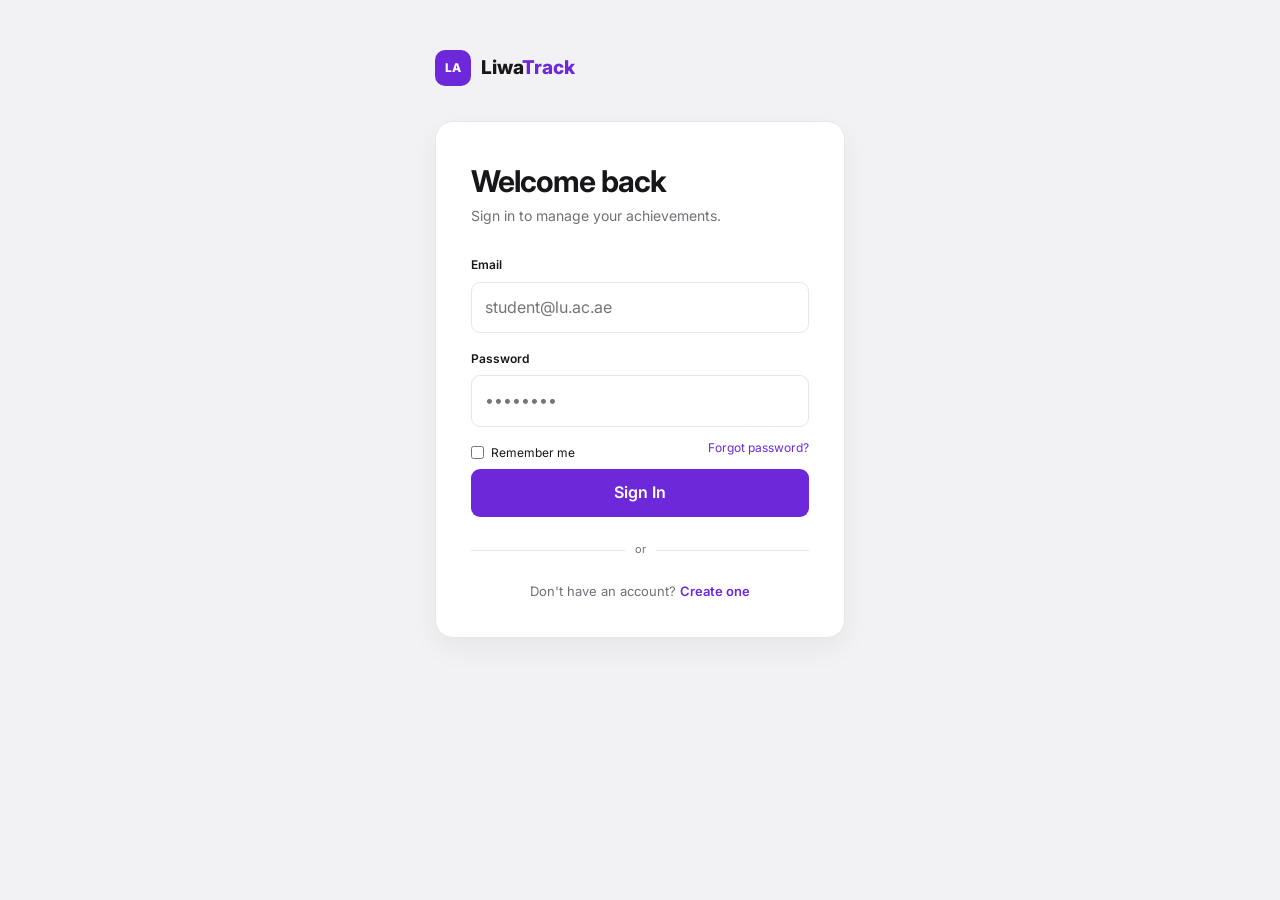
==== Frontend/achievements.html @ 65ce7053 "Initial LiwaTrack MVP" ====
<!DOCTYPE html>
<html lang="en">
<head>
    <meta charset="UTF-8">
    <meta name="viewport" content="width=device-width, initial-scale=1.0">
    <title>Achievements | LiwaTrack</title>
    <link rel="stylesheet" href="css/style.css">
</head>

<body>

<div id="app"></div>

<script src="js/data.js"></script>
<script src="js/app.js"></script>
<script src="js/achievements.js"></script>

</body>
</html>
---- Frontend/css/style.css ----
@import url('https://fonts.googleapis.com/css2?family=Inter:wght@400;500;600;700;800&display=swap');

:root {
    --bg: #f7f7f8;
    --surface: #ffffff;
    --surface-soft: #f2f2f4;
    --border: #e7e7ea;

    --text: #17171a;
    --muted: #707078;

    --primary: #6d28d9;
    --primary-dark: #5521aa;
    --primary-soft: #f0eaff;

    --danger: #dc2626;
    --success: #16803c;

    --sidebar: 250px;

    --radius: 14px;
    --radius-small: 9px;

    --shadow:
        0 10px 30px rgba(0,0,0,.05);
}

* {
    box-sizing: border-box;
    margin: 0;
    padding: 0;
}

html {
    scroll-behavior: smooth;
}

body {
    font-family: Inter, Arial, sans-serif;
    background: var(--bg);
    color: var(--text);
    line-height: 1.6;
}

a {
    text-decoration: none;
    color: inherit;
}

button,
input,
textarea,
select {
    font: inherit;
}

button {
    cursor: pointer;
}


/* =========================
   LOGO
========================= */

.logo {
    display: flex;
    align-items: center;
    gap: 10px;
    font-weight: 800;
    font-size: 19px;
}

.logo > span > span {
    color: var(--primary);
}

.logo-mark {
    width: 36px;
    height: 36px;
    border-radius: 10px;
    background: var(--primary);
    color: white;
    display: grid;
    place-items: center;
    font-size: 12px;
    font-weight: 800;
}


/* =========================
   BUTTONS
========================= */

.btn {
    display: inline-flex;
    align-items: center;
    justify-content: center;
    border: 0;
    border-radius: var(--radius-small);
    padding: 11px 18px;
    font-weight: 600;
    transition: .2s ease;
}

.btn-primary {
    background: var(--primary);
    color: white;
}

.btn-primary:hover {
    background: var(--primary-dark);
    transform: translateY(-1px);
}

.btn-secondary {
    background: white;
    border: 1px solid var(--border);
}

.btn-secondary:hover {
    border-color: #cfcfd5;
}

.btn-light {
    background: white;
    color: var(--text);
}

.btn-danger {
    background: #fee2e2;
    color: var(--danger);
}

.btn-large {
    padding: 14px 23px;
}

.full-width {
    width: 100%;
}


/* =========================
   LANDING PAGE
========================= */

.landing-page {
    background: white;
}

.landing-nav {
    max-width: 1180px;
    margin: auto;
    height: 76px;
    display: flex;
    justify-content: space-between;
    align-items: center;
}

.landing-nav nav {
    display: flex;
    align-items: center;
    gap: 28px;
    font-size: 14px;
}

.nav-login {
    color: var(--muted);
}

.hero {
    max-width: 1180px;
    margin: auto;
    min-height: 650px;
    display: grid;
    grid-template-columns: 1fr 1fr;
    align-items: center;
    gap: 70px;
    padding: 70px 0;
}

.eyebrow {
    color: var(--primary);
    text-transform: uppercase;
    font-size: 11px;
    font-weight: 800;
    letter-spacing: .12em;
    margin-bottom: 18px;
}

.hero h1 {
    font-size: clamp(45px, 6vw, 74px);
    line-height: 1.02;
    letter-spacing: -4px;
    margin-bottom: 28px;
}

.hero h1 strong {
    color: var(--primary);
}

.hero p {
    color: var(--muted);
    font-size: 17px;
    max-width: 570px;
    margin-bottom: 30px;
}

.hero-buttons {
    display: flex;
    gap: 12px;
}

.hero-note {
    margin-top: 22px;
    color: var(--muted);
    font-size: 12px;
}

.hero-visual {
    display: flex;
    justify-content: center;
}

.dashboard-preview {
    width: 470px;
    background: white;
    border: 1px solid var(--border);
    border-radius: 22px;
    padding: 25px;
    box-shadow: 0 30px 80px rgba(0,0,0,.1);
    transform: rotate(1deg);
}

.preview-top {
    display: flex;
    justify-content: space-between;
}

.preview-top small {
    color: var(--muted);
}

.preview-top h3 {
    margin-top: 3px;
}

.preview-avatar {
    width: 42px;
    height: 42px;
    border-radius: 50%;
    background: var(--primary-soft);
    color: var(--primary);
    display: grid;
    place-items: center;
    font-weight: 700;
}

.preview-stats {
    display: grid;
    grid-template-columns: repeat(3,1fr);
    gap: 10px;
    margin: 25px 0;
}

.preview-stats div {
    padding: 15px;
    border-radius: 12px;
    background: var(--surface-soft);
}

.preview-stats small {
    display: block;
    color: var(--muted);
    font-size: 10px;
}

.preview-stats strong {
    font-size: 22px;
}

.preview-chart {
    height: 160px;
    border: 1px solid var(--border);
    border-radius: 12px;
    display: flex;
    align-items: end;
    padding: 20px;
}

.chart-bars {
    width: 100%;
    height: 100%;
    display: flex;
    align-items: end;
    justify-content: space-around;
}

.chart-bars i {
    width: 30px;
    background: var(--primary);
    opacity: .8;
    border-radius: 6px 6px 0 0;
}

.preview-achievement {
    display: flex;
    align-items: center;
    gap: 12px;
    margin-top: 14px;
    padding: 14px;
    border: 1px solid var(--border);
    border-radius: 12px;
}

.achievement-icon {
    width: 40px;
    height: 40px;
    background: #fff4d7;
    display: grid;
    place-items: center;
    border-radius: 10px;
}

.preview-achievement div:nth-child(2) {
    flex: 1;
}

.preview-achievement strong,
.preview-achievement small {
    display: block;
}

.preview-achievement small {
    color: var(--muted);
    font-size: 11px;
}

.preview-achievement > span {
    font-size: 11px;
    color: var(--muted);
}


/* =========================
   SECTIONS
========================= */

.section {
    max-width: 1180px;
    margin: auto;
    padding: 100px 0;
}

.section-heading {
    max-width: 700px;
    margin-bottom: 55px;
}

.section-heading h2 {
    font-size: 46px;
    line-height: 1.1;
    letter-spacing: -2px;
    margin-bottom: 18px;
}

.section-heading p {
    color: var(--muted);
}

.feature-grid {
    display: grid;
    grid-template-columns: repeat(4, 1fr);
    gap: 16px;
}

.feature-card {
    border: 1px solid var(--border);
    padding: 28px;
    min-height: 250px;
    border-radius: var(--radius);
    transition: .2s;
}

.feature-card:hover {
    transform: translateY(-4px);
    box-shadow: var(--shadow);
}

.feature-number {
    color: var(--primary);
    font-weight: 800;
    margin-bottom: 60px;
}

.feature-card h3 {
    margin-bottom: 12px;
}

.feature-card p {
    color: var(--muted);
    font-size: 13px;
}

.how-section {
    background: var(--surface-soft);
    max-width: none;
    padding-left: max(calc((100% - 1180px) / 2), 20px);
    padding-right: max(calc((100% - 1180px) / 2), 20px);
}

.steps {
    max-width: 1180px;
    display: grid;
    grid-template-columns: repeat(3,1fr);
    gap: 50px;
}

.step span {
    color: var(--primary);
    font-size: 12px;
    font-weight: 800;
}

.step h3 {
    font-size: 28px;
    margin: 10px 0;
}

.step p {
    color: var(--muted);
}

.cta-section {
    background: var(--primary);
    color: white;
    text-align: center;
    padding: 100px 20px;
}

.cta-section h2 {
    font-size: 45px;
    margin-bottom: 10px;
}

.cta-section p {
    opacity: .8;
    margin-bottom: 30px;
}

footer {
    max-width: 1180px;
    margin: auto;
    padding: 35px 0;
    display: flex;
    justify-content: space-between;
    color: var(--muted);
    font-size: 12px;
}


/* =========================
   AUTH
========================= */

.auth-page {
    min-height: 100vh;
    background: var(--surface-soft);
}

.auth-container {
    max-width: 450px;
    margin: auto;
    padding: 50px 20px;
}

.auth-brand {
    margin-bottom: 35px;
}

.auth-card {
    background: white;
    border: 1px solid var(--border);
    border-radius: 18px;
    padding: 35px;
    box-shadow: var(--shadow);
}

.auth-header {
    margin-bottom: 28px;
}

.auth-header h1 {
    font-size: 30px;
    letter-spacing: -1px;
}

.auth-header p {
    color: var(--muted);
    font-size: 14px;
}

.auth-card label {
    display: block;
    font-size: 12px;
    font-weight: 600;
    margin: 16px 0 7px;
}

.auth-card input,
.content-card input,
.content-card textarea,
.content-card select {
    width: 100%;
    border: 1px solid var(--border);
    padding: 12px 13px;
    border-radius: 9px;
    outline: none;
    background: white;
}

.auth-card input:focus,
.content-card input:focus,
.content-card textarea:focus,
.content-card select:focus {
    border-color: var(--primary);
}

.form-row-between {
    display: flex;
    justify-content: space-between;
    align-items: center;
}

.form-row-between a {
    font-size: 12px;
    color: var(--primary);
}

.checkbox-label {
    display: flex !important;
    align-items: center;
    gap: 7px;
    font-weight: 400 !important;
}

.checkbox-label input {
    width: auto;
}

.terms {
    margin-bottom: 20px;
}

.two-inputs {
    display: grid;
    grid-template-columns: 1fr 1fr;
    gap: 12px;
}

.auth-divider {
    text-align: center;
    border-bottom: 1px solid var(--border);
    line-height: 1px;
    margin: 30px 0;
}

.auth-divider span {
    background: white;
    padding: 0 10px;
    color: var(--muted);
    font-size: 11px;
}

.auth-footer {
    text-align: center;
    font-size: 13px;
    color: var(--muted);
}

.auth-footer a {
    color: var(--primary);
    font-weight: 600;
}


/* =========================
   APPLICATION LAYOUT
========================= */

.sidebar {
    position: fixed;
    left: 0;
    top: 0;
    bottom: 0;
    width: var(--sidebar);
    background: white;
    border-right: 1px solid var(--border);
    padding: 25px 18px;
    z-index: 20;
}

.sidebar .logo {
    padding: 0 10px;
    margin-bottom: 45px;
}

.nav-section {
    margin-bottom: 28px;
}

.nav-label {
    color: #a0a0a8;
    font-size: 10px;
    text-transform: uppercase;
    font-weight: 800;
    letter-spacing: .1em;
    padding: 0 12px;
    margin-bottom: 9px;
}

.sidebar-link {
    display: flex;
    align-items: center;
    gap: 11px;
    padding: 11px 12px;
    margin: 3px 0;
    border-radius: 9px;
    color: var(--muted);
    font-size: 13px;
    font-weight: 500;
}

.sidebar-link:hover,
.sidebar-link.active {
    background: var(--primary-soft);
    color: var(--primary);
}

.sidebar-bottom {
    position: absolute;
    left: 18px;
    right: 18px;
    bottom: 20px;
}

.main-wrapper {
    margin-left: var(--sidebar);
    min-height: 100vh;
}

.topbar {
    height: 70px;
    background: white;
    border-bottom: 1px solid var(--border);
    display: flex;
    align-items: center;
    justify-content: flex-end;
    padding: 0 35px;
    gap: 15px;
}

.topbar-user {
    display: flex;
    align-items: center;
    gap: 10px;
}

.avatar {
    width: 36px;
    height: 36px;
    border-radius: 50%;
    background: var(--primary-soft);
    color: var(--primary);
    display: grid;
    place-items: center;
    font-weight: 700;
    font-size: 12px;
}

.main-content {
    padding: 35px;
    max-width: 1400px;
}

.page-header {
    display: flex;
    justify-content: space-between;
    align-items: flex-start;
    margin-bottom: 30px;
}

.page-header h1 {
    font-size: 30px;
    letter-spacing: -1px;
}

.page-header p {
    color: var(--muted);
    font-size: 13px;
}


/* =========================
   DASHBOARD
========================= */

.stats-grid {
    display: grid;
    grid-template-columns: repeat(4,1fr);
    gap: 15px;
    margin-bottom: 22px;
}

.stat-card {
    background: white;
    border: 1px solid var(--border);
    border-radius: var(--radius);
    padding: 22px;
}

.stat-card small {
    color: var(--muted);
    font-size: 11px;
}

.stat-card strong {
    display: block;
    font-size: 31px;
    margin-top: 5px;
}

.dashboard-grid {
    display: grid;
    grid-template-columns: 2fr 1fr;
    gap: 20px;
}

.content-card {
    background: white;
    border: 1px solid var(--border);
    border-radius: var(--radius);
    padding: 25px;
}

.content-card h2 {
    font-size: 18px;
    margin-bottom: 20px;
}

.content-card h3 {
    font-size: 14px;
    margin: 25px 0 10px;
}

.chart {
    height: 280px;
    display: flex;
    align-items: end;
    gap: 15px;
    padding-top: 30px;
}

.chart-column {
    flex: 1;
    height: 100%;
    display: flex;
    flex-direction: column;
    justify-content: end;
    align-items: center;
    gap: 7px;
}

.chart-column i {
    width: 65%;
    background: var(--primary);
    border-radius: 7px 7px 0 0;
    min-height: 5px;
}

.chart-column small {
    color: var(--muted);
    font-size: 10px;
}

.recent-list {
    display: flex;
    flex-direction: column;
    gap: 10px;
}

.recent-item {
    display: flex;
    align-items: center;
    gap: 12px;
    padding: 13px;
    background: var(--surface-soft);
    border-radius: 10px;
}

.recent-item-content {
    flex: 1;
}

.recent-item strong,
.recent-item small {
    display: block;
}

.recent-item small {
    color: var(--muted);
    font-size: 10px;
}

.profile-progress {
    margin-top: 20px;
}

.progress-track {
    height: 8px;
    background: var(--surface-soft);
    border-radius: 20px;
    overflow: hidden;
}

.progress-fill {
    height: 100%;
    background: var(--primary);
}


/* =========================
   ACHIEVEMENTS
========================= */

.toolbar {
    display: flex;
    gap: 10px;
    margin-bottom: 22px;
}

.toolbar input {
    flex: 1;
    border: 1px solid var(--border);
    border-radius: 9px;
    padding: 12px;
    outline: none;
}

.toolbar select {
    border: 1px solid var(--border);
    border-radius: 9px;
    padding: 12px;
    background: white;
}

.achievement-grid {
    display: grid;
    grid-template-columns: repeat(3,1fr);
    gap: 15px;
}

.achievement-card {
    background: white;
    border: 1px solid var(--border);
    border-radius: var(--radius);
    padding: 20px;
    transition: .2s;
}

.achievement-card:hover {
    transform: translateY(-3px);
    box-shadow: var(--shadow);
}

.card-top {
    display: flex;
    justify-content: space-between;
    margin-bottom: 18px;
}

.category-icon {
    width: 42px;
    height: 42px;
    border-radius: 10px;
    background: var(--primary-soft);
    display: grid;
    place-items: center;
}

.badge {
    display: inline-flex;
    padding: 5px 9px;
    border-radius: 20px;
    background: var(--primary-soft);
    color: var(--primary);
    font-size: 10px;
    font-weight: 700;
}

.achievement-card h3 {
    font-size: 16px;
    margin-bottom: 5px;
}

.achievement-card .organization {
    color: var(--muted);
    font-size: 12px;
}

.achievement-card .date {
    display: block;
    margin-top: 15px;
    color: var(--muted);
    font-size: 10px;
}

.tag-list {
    display: flex;
    flex-wrap: wrap;
    gap: 6px;
    margin-top: 10px;
}

.tag {
    background: var(--surface-soft);
    padding: 5px 8px;
    border-radius: 6px;
    font-size: 10px;
    color: var(--muted);
}


/* =========================
   FORMS
========================= */

.form-grid {
    display: grid;
    grid-template-columns: 2fr 1fr;
    gap: 20px;
}

.form-group {
    margin-bottom: 20px;
}

.form-group label {
    display: block;
    font-size: 12px;
    font-weight: 600;
    margin-bottom: 7px;
}

.form-group textarea {
    min-height: 150px;
    resize: vertical;
}

.file-upload {
    border: 2px dashed var(--border);
    padding: 35px;
    text-align: center;
    border-radius: 12px;
    color: var(--muted);
}

.file-upload input {
    margin-top: 12px;
}

.form-actions {
    display: flex;
    justify-content: flex-end;
    gap: 10px;
}


/* =========================
   PROFILE
========================= */

.profile-header {
    display: flex;
    align-items: center;
    gap: 22px;
    margin-bottom: 25px;
}

.profile-avatar {
    width: 90px;
    height: 90px;
    border-radius: 50%;
    background: var(--primary-soft);
    color: var(--primary);
    display: grid;
    place-items: center;
    font-size: 24px;
    font-weight: 800;
}

.profile-header h2 {
    margin: 0;
}

.muted {
    color: var(--muted);
    font-size: 13px;
}

.profile-grid {
    display: grid;
    grid-template-columns: 2fr 1fr;
    gap: 20px;
}


/* =========================
   PORTFOLIO
========================= */

.portfolio-page {
    background: white;
}

.portfolio-container {
    max-width: 950px;
    margin: auto;
    padding: 70px 20px;
}

.portfolio-intro {
    border-bottom: 1px solid var(--border);
    padding-bottom: 40px;
    margin-bottom: 45px;
}

.portfolio-intro h1 {
    font-size: 48px;
    letter-spacing: -2px;
}

.portfolio-intro p {
    max-width: 650px;
    color: var(--muted);
}

.portfolio-section {
    margin-bottom: 50px;
}

.portfolio-section h2 {
    font-size: 22px;
    margin-bottom: 20px;
}

.portfolio-achievements {
    display: grid;
    grid-template-columns: repeat(2,1fr);
    gap: 12px;
}


/* =========================
   CV
========================= */

.cv-toolbar {
    max-width: 850px;
    margin: auto;
    padding: 20px 0;
    display: flex;
    justify-content: flex-end;
    gap: 10px;
}

.cv-paper {
    background: white;
    width: 850px;
    max-width: 100%;
    margin: 20px auto 60px;
    padding: 55px 65px;
    box-shadow: 0 10px 50px rgba(0,0,0,.08);
}

.cv-header {
    border-bottom: 2px solid var(--text);
    padding-bottom: 20px;
    margin-bottom: 25px;
}

.cv-header h1 {
    font-size: 30px;
}

.cv-header p {
    color: var(--muted);
    font-size: 12px;
}

.cv-section {
    margin-bottom: 25px;
}

.cv-section h2 {
    font-size: 13px;
    text-transform: uppercase;
    letter-spacing: .1em;
    border-bottom: 1px solid var(--border);
    padding-bottom: 5px;
    margin-bottom: 12px;
}

.cv-item {
    margin-bottom: 14px;
}

.cv-item strong {
    font-size: 13px;
}

.cv-item small {
    display: block;
    color: var(--muted);
    font-size: 10px;
}

.cv-item p {
    font-size: 11px;
    margin-top: 4px;
}


/* =========================
   DETAILS
========================= */

.details-grid {
    display: grid;
    grid-template-columns: 2fr 1fr;
    gap: 20px;
}

.detail-icon {
    width: 65px;
    height: 65px;
    background: var(--primary-soft);
    border-radius: 14px;
    display: grid;
    place-items: center;
    font-size: 30px;
    margin-bottom: 20px;
}

.detail-meta {
    display: flex;
    gap: 15px;
    color: var(--muted);
    font-size: 12px;
    margin-top: 20px;
}

.content-card hr {
    border: 0;
    border-top: 1px solid var(--border);
    margin: 25px 0;
}

.certificate-placeholder {
    height: 220px;
    border: 1px dashed var(--border);
    border-radius: 10px;
    display: grid;
    place-items: center;
    color: var(--muted);
    margin-bottom: 20px;
}

.back-link {
    color: var(--primary);
    font-size: 12px;
    display: block;
    margin-bottom: 8px;
}


/* =========================
   SETTINGS
========================= */

.settings-grid {
    max-width: 800px;
    display: flex;
    flex-direction: column;
    gap: 15px;
}

.setting-row {
    display: flex;
    justify-content: space-between;
    align-items: center;
    padding: 18px 0;
    border-bottom: 1px solid var(--border);
}

.setting-row:last-child {
    border-bottom: 0;
}

.setting-row p {
    color: var(--muted);
    font-size: 12px;
}

.setting-row input {
    width: auto;
}

.danger-card {
    border-color: #fecaca;
}


/* =========================
   EMPTY
========================= */

.empty-state {
    text-align: center;
    padding: 70px 20px;
    background: white;
    border: 1px dashed var(--border);
    border-radius: var(--radius);
}

.empty-state h2 {
    margin-bottom: 8px;
}

.empty-state p {
    color: var(--muted);
    margin-bottom: 20px;
}

.empty-page {
    min-height: 100vh;
    display: grid;
    place-items: center;
    text-align: center;
}


/* =========================
   MOBILE
========================= */

.mobile-menu-button {
    display: none;
}

@media(max-width: 1000px) {

    .hero {
        grid-template-columns: 1fr;
        padding: 50px 20px;
    }

    .hero-visual {
        display: none;
    }

    .section {
        padding: 70px 20px;
    }

    .feature-grid {
        grid-template-columns: repeat(2,1fr);
    }

    .landing-nav {
        padding: 0 20px;
    }

    .landing-nav nav a:not(.nav-login):not(.btn) {
        display: none;
    }

    .sidebar {
        transform: translateX(-100%);
        transition: .25s;
    }

    .sidebar.open {
        transform: translateX(0);
    }

    .main-wrapper {
        margin-left: 0;
    }

    .mobile-menu-button {
        display: block;
        position: fixed;
        top: 17px;
        left: 15px;
        z-index: 30;
        border: 1px solid var(--border);
        background: white;
        border-radius: 8px;
        padding: 8px 11px;
    }

    .topbar {
        padding-left: 70px;
    }

    .stats-grid {
        grid-template-columns: repeat(2,1fr);
    }

    .achievement-grid {
        grid-template-columns: repeat(2,1fr);
    }

    .dashboard-grid,
    .details-grid,
    .form-grid,
    .profile-grid {
        grid-template-columns: 1fr;
    }
}

@media(max-width: 650px) {

    .hero h1 {
        font-size: 48px;
        letter-spacing: -2px;
    }

    .hero-buttons {
        flex-direction: column;
    }

    .section-heading h2 {
        font-size: 35px;
    }

    .feature-grid,
    .steps,
    .achievement-grid,
    .portfolio-achievements {
        grid-template-columns: 1fr;
    }

    footer {
        flex-direction: column;
        gap: 15px;
        padding: 30px 20px;
    }

    .stats-grid {
        grid-template-columns: 1fr 1fr;
    }

    .main-content {
        padding: 22px 15px;
    }

    .page-header {
        flex-direction: column;
        gap: 15px;
    }

    .toolbar {
        flex-direction: column;
    }

    .two-inputs {
        grid-template-columns: 1fr;
    }

    .cv-paper {
        padding: 30px 25px;
    }

    .portfolio-intro h1 {
        font-size: 38px;
    }
}


/* =========================
   PRINT
========================= */

@media print {

    body {
        background: white;
    }

    .sidebar,
    .topbar,
    .cv-toolbar,
    .mobile-menu-button {
        display: none !important;
    }

    .main-wrapper {
        margin: 0;
    }

    .main-content {
        padding: 0;
    }

    .cv-paper {
        width: 100%;
        margin: 0;
        padding: 30px;
        box-shadow: none;
    }

}
/* =========================================
   PROFESSIONAL DASHBOARD
========================================= */

.dashboard-header {
    display: flex;
    justify-content: space-between;
    align-items: flex-end;
    gap: 30px;
    margin-bottom: 32px;
}

.eyebrow {
    margin: 0 0 8px;
    font-size: 10px;
    font-weight: 700;
    letter-spacing: 1.4px;
    color: var(--primary);
}

.dashboard-header h1 {
    margin: 0;
    font-size: 32px;
    font-weight: 700;
    letter-spacing: -0.8px;
}

.dashboard-subtitle {
    margin: 8px 0 0;
    color: var(--muted);
    font-size: 13px;
    max-width: 600px;
}


/* =========================================
   STATISTICS
========================================= */

.dashboard-stats {
    display: grid;
    grid-template-columns: repeat(4, 1fr);
    gap: 14px;
    margin-bottom: 18px;
}

.dashboard-stat {
    background: var(--surface);
    border: 1px solid var(--border);
    border-radius: var(--radius);
    padding: 20px;
    transition: transform .2s ease, box-shadow .2s ease;
}

.dashboard-stat:hover {
    transform: translateY(-2px);
    box-shadow: var(--shadow);
}

.stat-label {
    color: var(--muted);
    font-size: 12px;
    font-weight: 500;
}

.stat-value {
    margin-top: 10px;
    font-size: 30px;
    line-height: 1;
    font-weight: 700;
    letter-spacing: -1px;
}

.stat-description {
    margin-top: 8px;
    font-size: 11px;
    color: var(--muted);
}


/* =========================================
   MAIN COLUMNS
========================================= */

.dashboard-columns {
    display: grid;
    grid-template-columns: minmax(0, 1.7fr) minmax(300px, 1fr);
    gap: 18px;
    margin-bottom: 18px;
}

.dashboard-side {
    display: flex;
    flex-direction: column;
    gap: 18px;
}


/* =========================================
   PANELS
========================================= */

.dashboard-panel {
    background: var(--surface);
    border: 1px solid var(--border);
    border-radius: var(--radius);
    padding: 22px;
}

.panel-header {
    display: flex;
    justify-content: space-between;
    align-items: flex-start;
    gap: 20px;
    margin-bottom: 20px;
}

.panel-header h2 {
    margin: 0;
    font-size: 15px;
    font-weight: 650;
    letter-spacing: -0.2px;
}

.panel-header p {
    margin: 5px 0 0;
    color: var(--muted);
    font-size: 11px;
}

.panel-link {
    color: var(--primary);
    text-decoration: none;
    font-size: 11px;
    font-weight: 600;
}

.panel-link:hover {
    text-decoration: underline;
}


/* =========================================
   RECENT ACHIEVEMENTS
========================================= */

.achievement-list {
    display: flex;
    flex-direction: column;
}

.dashboard-achievement {
    display: flex;
    align-items: center;
    gap: 14px;
    padding: 15px 0;
    border-top: 1px solid var(--border);
}

.dashboard-achievement:first-child {
    border-top: none;
    padding-top: 0;
}

.achievement-mark {
    width: 38px;
    height: 38px;
    flex-shrink: 0;
    border-radius: 10px;
    background: var(--primary-soft);
    display: flex;
    align-items: center;
    justify-content: center;
    font-size: 17px;
}

.achievement-content {
    min-width: 0;
    flex: 1;
}

.achievement-content strong {
    display: block;
    font-size: 12px;
    font-weight: 600;
    white-space: nowrap;
    overflow: hidden;
    text-overflow: ellipsis;
}

.achievement-content span {
    display: block;
    margin-top: 4px;
    font-size: 11px;
    color: var(--muted);
    white-space: nowrap;
    overflow: hidden;
    text-overflow: ellipsis;
}

.achievement-date {
    flex-shrink: 0;
    color: var(--muted);
    font-size: 10px;
}


/* =========================================
   PROFILE PROGRESS
========================================= */

.profile-progress {
    padding-top: 3px;
}

.progress-top {
    display: flex;
    justify-content: space-between;
    align-items: center;
    font-size: 11px;
}

.progress-top span {
    color: var(--primary);
    font-weight: 700;
}

.progress-bar {
    height: 7px;
    background: var(--surface-soft);
    border-radius: 10px;
    overflow: hidden;
    margin-top: 10px;
}

.progress-fill {
    height: 100%;
    background: var(--primary);
    border-radius: inherit;
}

.profile-progress p {
    color: var(--muted);
    font-size: 10px;
    line-height: 1.6;
    margin: 12px 0;
}

.panel-action {
    color: var(--primary);
    text-decoration: none;
    font-size: 11px;
    font-weight: 600;
}


/* =========================================
   QUICK ACTIONS
========================================= */

.dashboard-actions {
    display: flex;
    flex-direction: column;
}

.dashboard-action {
    display: flex;
    align-items: center;
    gap: 12px;
    padding: 12px 0;
    border-top: 1px solid var(--border);
    text-decoration: none;
    color: var(--text);
}

.dashboard-action:first-child {
    border-top: none;
    padding-top: 0;
}

.dashboard-action:last-child {
    padding-bottom: 0;
}

.dashboard-action:hover strong {
    color: var(--primary);
}

.action-icon {
    width: 34px;
    height: 34px;
    flex-shrink: 0;
    border: 1px solid var(--border);
    border-radius: 9px;
    display: flex;
    align-items: center;
    justify-content: center;
    font-size: 12px;
    font-weight: 600;
}

.dashboard-action strong {
    display: block;
    font-size: 11px;
    font-weight: 600;
}

.dashboard-action small {
    display: block;
    margin-top: 3px;
    color: var(--muted);
    font-size: 10px;
}


/* =========================================
   CATEGORY OVERVIEW
========================================= */

.category-panel {
    margin-bottom: 30px;
}

.category-overview {
    display: grid;
    grid-template-columns: repeat(4, 1fr);
    gap: 10px;
}

.category-row {
    display: flex;
    align-items: center;
    justify-content: space-between;
    padding: 13px 14px;
    background: var(--surface-soft);
    border-radius: 9px;
}

.category-name {
    display: flex;
    align-items: center;
    gap: 8px;
    font-size: 11px;
    font-weight: 500;
}

.category-dot {
    width: 6px;
    height: 6px;
    border-radius: 50%;
    background: var(--primary);
}

.category-count {
    font-size: 12px;
    font-weight: 700;
}


/* =========================================
   EMPTY STATE
========================================= */

.dashboard-empty {
    text-align: center;
    padding: 35px 15px;
}

.empty-icon {
    width: 42px;
    height: 42px;
    margin: 0 auto 12px;
    border-radius: 50%;
    background: var(--primary-soft);
    color: var(--primary);
    display: flex;
    align-items: center;
    justify-content: center;
    font-size: 20px;
}

.dashboard-empty h3 {
    margin: 0;
    font-size: 14px;
}

.dashboard-empty p {
    color: var(--muted);
    font-size: 11px;
    margin: 7px auto 15px;
    max-width: 300px;
}


/* =========================================
   MOBILE
========================================= */

@media (max-width: 1000px) {

    .dashboard-stats {
        grid-template-columns: repeat(2, 1fr);
    }

    .dashboard-columns {
        grid-template-columns: 1fr;
    }

    .category-overview {
        grid-template-columns: repeat(2, 1fr);
    }

}


@media (max-width: 650px) {

    .dashboard-header {
        align-items: flex-start;
        flex-direction: column;
    }

    .dashboard-header h1 {
        font-size: 26px;
    }

    .dashboard-stats {
        grid-template-columns: 1fr 1fr;
        gap: 10px;
    }

    .dashboard-stat {
        padding: 16px;
    }

    .stat-value {
        font-size: 25px;
    }

    .dashboard-panel {
        padding: 17px;
    }

    .achievement-date {
        display: none;
    }

    .category-overview {
        grid-template-columns: 1fr;
    }

}
/* =========================================
   ACHIEVEMENT DETAILS
========================================= */

.details-header {
    margin-bottom: 18px;
}

.back-link {
    color: var(--muted);
    text-decoration: none;
    font-size: 11px;
    font-weight: 500;
}

.back-link:hover {
    color: var(--primary);
}


/* HERO */

.details-hero {
    display: flex;
    align-items: center;
    gap: 20px;
    background: var(--surface);
    border: 1px solid var(--border);
    border-radius: var(--radius);
    padding: 28px;
    margin-bottom: 18px;
}

.details-category-icon {
    width: 64px;
    height: 64px;
    flex-shrink: 0;
    border-radius: 16px;
    background: var(--primary-soft);
    display: flex;
    align-items: center;
    justify-content: center;
    font-size: 28px;
}

.details-category {
    display: inline-block;
    color: var(--primary);
    font-size: 10px;
    font-weight: 700;
    text-transform: uppercase;
    letter-spacing: .8px;
    margin-bottom: 7px;
}

.details-hero h1 {
    margin: 0;
    font-size: 26px;
    line-height: 1.2;
    letter-spacing: -.5px;
}

.details-hero p {
    margin: 7px 0 0;
    color: var(--muted);
    font-size: 12px;
}


/* GRID */

.details-grid {
    display: grid;
    grid-template-columns: minmax(0, 1.7fr) minmax(280px, 1fr);
    gap: 18px;
}

.details-side {
    display: flex;
    flex-direction: column;
    gap: 18px;
}


/* PANELS */

.details-panel {
    background: var(--surface);
    border: 1px solid var(--border);
    border-radius: var(--radius);
    padding: 22px;
}

.details-panel .panel-header {
    margin-bottom: 22px;
}

.details-panel h2 {
    margin: 0;
    font-size: 15px;
}

.details-panel .panel-header p {
    margin: 5px 0 0;
    color: var(--muted);
    font-size: 11px;
}


/* DESCRIPTION */

.details-description h3 {
    margin: 0 0 10px;
    font-size: 12px;
}

.details-description p {
    margin: 0;
    color: var(--muted);
    font-size: 12px;
    line-height: 1.8;
}


/* INFORMATION */

.details-information {
    margin-top: 25px;
    border-top: 1px solid var(--border);
}

.details-row {
    display: flex;
    justify-content: space-between;
    align-items: center;
    gap: 20px;
    padding: 14px 0;
    border-bottom: 1px solid var(--border);
}

.details-label {
    color: var(--muted);
    font-size: 11px;
}

.details-row strong {
    font-size: 11px;
    text-align: right;
}

.certificate-status {
    color: var(--success);
    font-size: 11px;
    font-weight: 600;
}


/* SKILLS */

.details-skills {
    display: flex;
    flex-wrap: wrap;
    gap: 7px;
}

.details-skill {
    padding: 7px 10px;
    background: var(--surface-soft);
    border: 1px solid var(--border);
    border-radius: 7px;
    font-size: 10px;
    font-weight: 500;
}


/* ACTIONS */

.details-actions h2 {
    margin-bottom: 5px;
}

.details-actions > p {
    color: var(--muted);
    font-size: 11px;
    line-height: 1.6;
    margin: 0 0 18px;
}

.details-action-button {
    width: 100%;
    margin-top: 8px;
}


/* EMPTY */

.details-empty {
    max-width: 500px;
    margin: 80px auto;
    text-align: center;
}

.details-empty-icon {
    width: 50px;
    height: 50px;
    margin: 0 auto 15px;
    border-radius: 50%;
    background: var(--primary-soft);
    color: var(--primary);
    display: flex;
    align-items: center;
    justify-content: center;
    font-weight: 700;
}

.details-empty h1 {
    margin: 0;
    font-size: 22px;
}

.details-empty p {
    color: var(--muted);
    font-size: 12px;
    line-height: 1.7;
    margin: 8px 0 20px;
}


/* MOBILE */

@media (max-width: 800px) {

    .details-grid {
        grid-template-columns: 1fr;
    }

    .details-hero {
        padding: 20px;
    }

    .details-hero h1 {
        font-size: 21px;
    }

}


@media (max-width: 500px) {

    .details-hero {
        align-items: flex-start;
        flex-direction: column;
    }

    .details-row {
        align-items: flex-start;
        flex-direction: column;
        gap: 5px;
    }

    .details-row strong {
        text-align: left;
    }

}

/* =========================================
   PROFESSIONAL PROFILE
========================================= */

.profile-page-header {
    display: flex;
    justify-content: space-between;
    align-items: flex-end;
    gap: 30px;
    margin-bottom: 28px;
}

.profile-page-header h1 {
    margin: 0;
    font-size: 30px;
    font-weight: 700;
    letter-spacing: -0.7px;
}

.profile-page-header > div:first-child > p:last-child {
    margin: 7px 0 0;
    color: var(--muted);
    font-size: 12px;
}

.profile-strength-card {
    width: 230px;
    padding: 14px 16px;
    background: var(--surface);
    border: 1px solid var(--border);
    border-radius: var(--radius-small);
}

.profile-strength-top {
    display: flex;
    justify-content: space-between;
    align-items: center;
    font-size: 11px;
}

.profile-strength-top span {
    color: var(--muted);
}

.profile-strength-top strong {
    color: var(--primary);
    font-size: 12px;
}

.profile-strength-bar {
    height: 6px;
    margin-top: 9px;
    background: var(--surface-soft);
    border-radius: 10px;
    overflow: hidden;
}

.profile-strength-fill {
    height: 100%;
    background: var(--primary);
    border-radius: inherit;
}

.profile-card {
    background: var(--surface);
    border: 1px solid var(--border);
    border-radius: var(--radius);
    padding: 24px;
    margin-bottom: 16px;
}

.profile-card-header {
    display: flex;
    align-items: center;
    gap: 16px;
}

.profile-avatar-large {
    width: 64px;
    height: 64px;
    flex-shrink: 0;
    border-radius: 16px;
    background: var(--primary-soft);
    color: var(--primary);
    display: flex;
    align-items: center;
    justify-content: center;
    font-size: 21px;
    font-weight: 700;
}

.profile-card-header h2 {
    margin: 0;
    font-size: 18px;
    letter-spacing: -0.3px;
}

.profile-card-header p {
    margin: 5px 0 8px;
    color: var(--muted);
    font-size: 11px;
}

.profile-status {
    display: inline-block;
    padding: 5px 8px;
    background: var(--surface-soft);
    border-radius: 6px;
    color: var(--muted);
    font-size: 9px;
    font-weight: 600;
}

.profile-section-header {
    margin-bottom: 20px;
}

.profile-section-header h2 {
    margin: 0;
    font-size: 14px;
    font-weight: 650;
}

.profile-section-header p {
    margin: 5px 0 0;
    color: var(--muted);
    font-size: 10px;
}

.profile-form-grid {
    display: grid;
    grid-template-columns: repeat(2, 1fr);
    gap: 18px;
}

.profile-card .form-group {
    margin-bottom: 17px;
}

.profile-card .form-group:last-child {
    margin-bottom: 0;
}

.profile-card label {
    display: block;
    margin-bottom: 7px;
    font-size: 11px;
    font-weight: 600;
}

.profile-card input,
.profile-card textarea {
    width: 100%;
    box-sizing: border-box;
}

.profile-card textarea {
    resize: vertical;
    min-height: 120px;
}

.form-help {
    display: block;
    margin-top: 6px;
    color: var(--muted);
    font-size: 9px;
}

.skill-preview {
    display: flex;
    flex-wrap: wrap;
    gap: 7px;
    margin-top: 14px;
}

.profile-skill {
    padding: 7px 10px;
    background: var(--primary-soft);
    color: var(--primary);
    border-radius: 7px;
    font-size: 10px;
    font-weight: 600;
}

.profile-save-bar {
    display: flex;
    justify-content: space-between;
    align-items: center;
    gap: 20px;
    padding: 18px 20px;
    margin-bottom: 30px;
    background: var(--surface);
    border: 1px solid var(--border);
    border-radius: var(--radius);
}

.profile-save-bar strong {
    display: block;
    font-size: 11px;
}

.profile-save-bar p {
    margin: 4px 0 0;
    color: var(--muted);
    font-size: 10px;
}

@media (max-width: 750px) {

    .profile-page-header {
        align-items: flex-start;
        flex-direction: column;
    }

    .profile-strength-card {
        width: 100%;
        box-sizing: border-box;
    }

    .profile-form-grid {
        grid-template-columns: 1fr;
        gap: 0;
    }

}

@media (max-width: 500px) {

    .profile-card {
        padding: 18px;
    }

    .profile-card-header {
        align-items: flex-start;
    }

    .profile-save-bar {
        align-items: stretch;
        flex-direction: column;
    }

    .profile-save-bar .btn {
        width: 100%;
    }

}
/* =========================================
   PROFESSIONAL PORTFOLIO
========================================= */

.portfolio-page {
    max-width: 1180px;
}

.portfolio-hero {
    display: flex;
    justify-content: space-between;
    align-items: center;
    gap: 30px;
    padding: 30px;
    margin-bottom: 18px;
    background: var(--surface);
    border: 1px solid var(--border);
    border-radius: var(--radius);
}

.portfolio-identity {
    display: flex;
    align-items: center;
    gap: 18px;
}

.portfolio-avatar {
    width: 76px;
    height: 76px;
    flex-shrink: 0;
    border-radius: 18px;
    background: var(--primary-soft);
    color: var(--primary);
    display: flex;
    align-items: center;
    justify-content: center;
    font-size: 24px;
    font-weight: 700;
}

.portfolio-label {
    display: block;
    margin-bottom: 7px;
    color: var(--primary);
    font-size: 9px;
    font-weight: 700;
    letter-spacing: 1.3px;
}

.portfolio-hero h1 {
    margin: 0;
    font-size: 28px;
    letter-spacing: -0.7px;
}

.portfolio-program {
    margin: 6px 0 0;
    font-size: 12px;
    color: var(--text);
}

.portfolio-year {
    margin: 5px 0 0;
    color: var(--muted);
    font-size: 10px;
}

.portfolio-links {
    display: flex;
    gap: 8px;
}

.portfolio-link {
    padding: 9px 13px;
    border: 1px solid var(--border);
    border-radius: 8px;
    color: var(--text);
    text-decoration: none;
    font-size: 10px;
    font-weight: 600;
}

.portfolio-link:hover {
    color: var(--primary);
    border-color: var(--primary);
}

.portfolio-section {
    margin-bottom: 18px;
}

.portfolio-section-heading {
    display: flex;
    justify-content: space-between;
    align-items: flex-end;
    gap: 20px;
    margin-bottom: 13px;
}

.portfolio-section-heading span {
    display: block;
    margin-bottom: 5px;
    color: var(--primary);
    font-size: 9px;
    font-weight: 700;
    letter-spacing: 1px;
}

.portfolio-section-heading h2 {
    margin: 0;
    font-size: 17px;
    letter-spacing: -0.3px;
}

.portfolio-view-link {
    color: var(--primary);
    text-decoration: none;
    font-size: 10px;
    font-weight: 600;
}

.portfolio-view-link:hover {
    text-decoration: underline;
}

.portfolio-about {
    padding: 20px 22px;
    background: var(--surface);
    border: 1px solid var(--border);
    border-radius: var(--radius);
}

.portfolio-about p {
    margin: 0;
    color: var(--muted);
    font-size: 12px;
    line-height: 1.8;
}

.portfolio-stats {
    display: grid;
    grid-template-columns: repeat(4, 1fr);
    gap: 12px;
    margin-bottom: 24px;
}

.portfolio-stats > div {
    padding: 18px;
    background: var(--surface);
    border: 1px solid var(--border);
    border-radius: var(--radius-small);
}

.portfolio-stats strong {
    display: block;
    font-size: 24px;
    letter-spacing: -0.5px;
}

.portfolio-stats span {
    display: block;
    margin-top: 5px;
    color: var(--muted);
    font-size: 9px;
}

.portfolio-skills {
    display: flex;
    flex-wrap: wrap;
    gap: 8px;
    padding: 20px 22px;
    background: var(--surface);
    border: 1px solid var(--border);
    border-radius: var(--radius);
}

.portfolio-skill {
    padding: 8px 11px;
    background: var(--primary-soft);
    color: var(--primary);
    border-radius: 7px;
    font-size: 10px;
    font-weight: 600;
}

.portfolio-achievements {
    display: flex;
    flex-direction: column;
    gap: 10px;
}

.portfolio-achievement {
    display: flex;
    gap: 16px;
    padding: 20px;
    background: var(--surface);
    border: 1px solid var(--border);
    border-radius: var(--radius);
    transition: transform .2s ease, box-shadow .2s ease;
}

.portfolio-achievement:hover {
    transform: translateY(-2px);
    box-shadow: var(--shadow);
}

.portfolio-achievement-icon {
    width: 44px;
    height: 44px;
    flex-shrink: 0;
    border-radius: 11px;
    background: var(--primary-soft);
    display: flex;
    align-items: center;
    justify-content: center;
    font-size: 19px;
}

.portfolio-achievement-content {
    min-width: 0;
    flex: 1;
}

.portfolio-achievement-top {
    display: flex;
    justify-content: space-between;
    gap: 15px;
}

.portfolio-category {
    color: var(--primary);
    font-size: 9px;
    font-weight: 700;
    text-transform: uppercase;
    letter-spacing: .7px;
}

.portfolio-date {
    color: var(--muted);
    font-size: 9px;
}

.portfolio-achievement h3 {
    margin: 6px 0 0;
    font-size: 13px;
}

.portfolio-organization {
    margin: 4px 0 0;
    color: var(--muted);
    font-size: 10px;
}

.portfolio-description {
    margin: 10px 0 0;
    color: var(--muted);
    font-size: 10px;
    line-height: 1.7;
}

.portfolio-projects {
    display: grid;
    grid-template-columns: repeat(3, 1fr);
    gap: 12px;
}

.portfolio-project {
    padding: 20px;
    background: var(--surface);
    border: 1px solid var(--border);
    border-radius: var(--radius);
}

.portfolio-project-icon {
    width: 35px;
    height: 35px;
    margin-bottom: 15px;
    border-radius: 9px;
    background: var(--surface-soft);
    display: flex;
    align-items: center;
    justify-content: center;
    color: var(--primary);
    font-size: 13px;
    font-weight: 700;
}

.portfolio-project h3 {
    margin: 0;
    font-size: 13px;
}

.portfolio-project p {
    margin: 7px 0 14px;
    color: var(--muted);
    font-size: 10px;
    line-height: 1.7;
}

.portfolio-tags {
    display: flex;
    flex-wrap: wrap;
    gap: 5px;
}

.portfolio-tags span {
    padding: 5px 7px;
    background: var(--surface-soft);
    border-radius: 5px;
    color: var(--muted);
    font-size: 8px;
}

.portfolio-footer {
    display: flex;
    justify-content: space-between;
    align-items: center;
    gap: 20px;
    padding: 20px 22px;
    margin: 25px 0 30px;
    background: var(--surface);
    border: 1px solid var(--border);
    border-radius: var(--radius);
}

.portfolio-footer strong {
    font-size: 11px;
}

.portfolio-footer p {
    margin: 4px 0 0;
    color: var(--muted);
    font-size: 9px;
}

.portfolio-empty {
    padding: 35px;
    background: var(--surface);
    border: 1px solid var(--border);
    border-radius: var(--radius);
    text-align: center;
}

.portfolio-empty-icon {
    width: 40px;
    height: 40px;
    margin: 0 auto 12px;
    border-radius: 50%;
    background: var(--primary-soft);
    color: var(--primary);
    display: flex;
    align-items: center;
    justify-content: center;
    font-size: 18px;
}

.portfolio-empty h3 {
    margin: 0;
    font-size: 13px;
}

.portfolio-empty p {
    margin: 7px 0 15px;
    color: var(--muted);
    font-size: 10px;
}

@media (max-width: 850px) {

    .portfolio-hero {
        align-items: flex-start;
        flex-direction: column;
    }

    .portfolio-links {
        width: 100%;
    }

    .portfolio-stats {
        grid-template-columns: repeat(2, 1fr);
    }

    .portfolio-projects {
        grid-template-columns: 1fr;
    }

}

@media (max-width: 550px) {

    .portfolio-hero {
        padding: 20px;
    }

    .portfolio-identity {
        align-items: flex-start;
    }

    .portfolio-avatar {
        width: 60px;
        height: 60px;
        font-size: 19px;
    }

    .portfolio-hero h1 {
        font-size: 22px;
    }

    .portfolio-stats {
        gap: 8px;
    }

    .portfolio-stats > div {
        padding: 14px;
    }

    .portfolio-achievement {
        padding: 16px;
    }

    .portfolio-achievement-top {
        align-items: flex-start;
        flex-direction: column;
        gap: 4px;
    }

    .portfolio-footer {
        align-items: stretch;
        flex-direction: column;
    }

    .portfolio-footer .btn {
        width: 100%;
    }

}
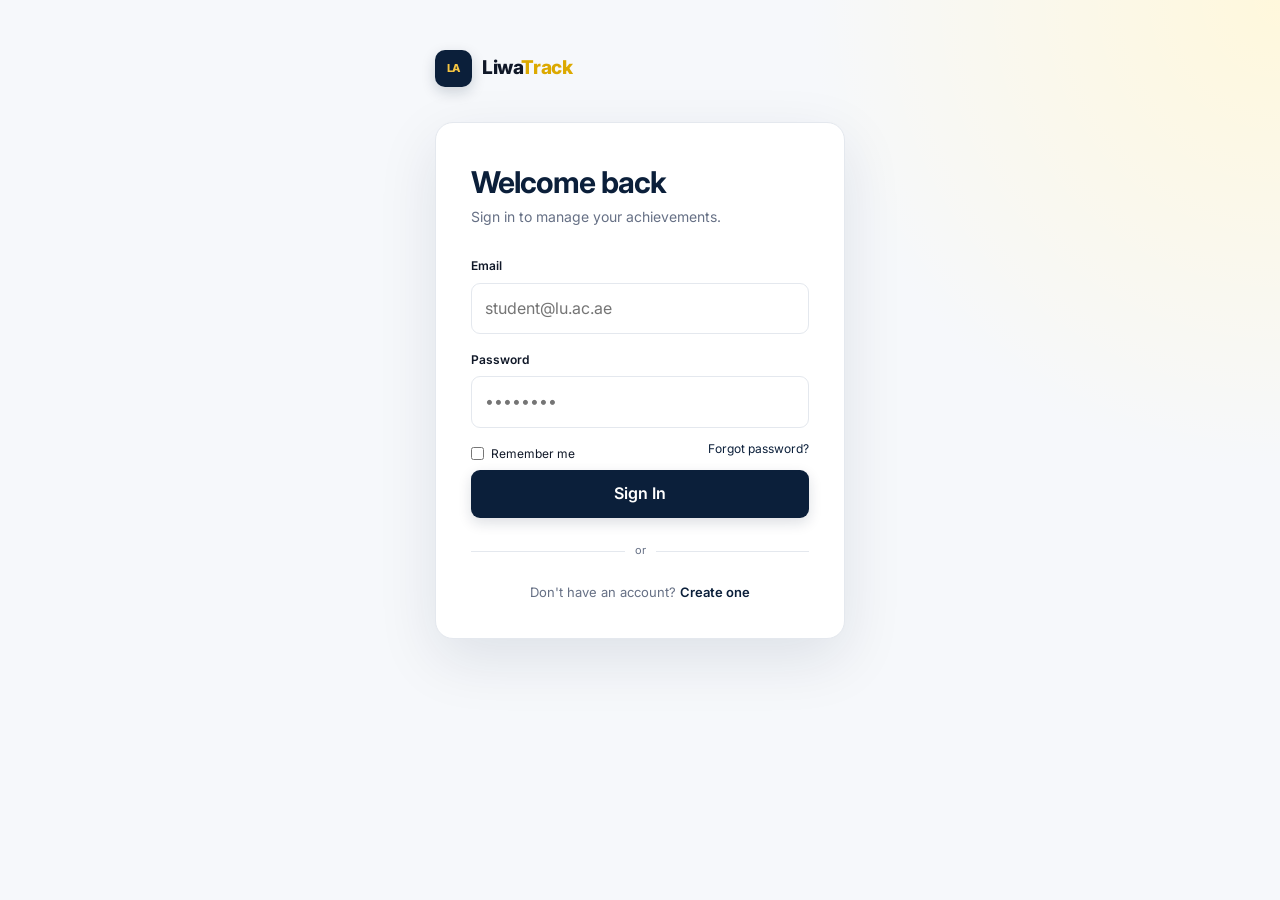
==== commit d71d11ee: "Update achievements.html" ====
--- a/Frontend/achievements.html
+++ b/Frontend/achievements.html
@@ -16,4 +16,4 @@
 <script src="js/achievements.js"></script>
 
 </body>
-</html>+</html>
--- a/Frontend/css/style.css
+++ b/Frontend/css/style.css
@@ -1,20 +1,32 @@
 @import url('https://fonts.googleapis.com/css2?family=Inter:wght@400;500;600;700;800&display=swap');
 
+/* =========================================================
+   LIWATRACK — PROFESSIONAL SAAS DESIGN SYSTEM
+   Navy + Yellow
+========================================================= */
+
 :root {
-    --bg: #f7f7f8;
+    --bg: #f6f8fb;
     --surface: #ffffff;
-    --surface-soft: #f2f2f4;
-    --border: #e7e7ea;
-
-    --text: #17171a;
-    --muted: #707078;
-
-    --primary: #6d28d9;
-    --primary-dark: #5521aa;
-    --primary-soft: #f0eaff;
-
+    --surface-soft: #f1f4f8;
+    --surface-dark: #0b1f3a;
+
+    --border: #e4e8ee;
+    --border-dark: #d5dbe4;
+
+    --text: #101828;
+    --muted: #667085;
+    --muted-light: #98a2b3;
+
+    --primary: #0b1f3a;
+    --primary-dark: #07152a;
+
+    --accent: #f5c542;
+    --accent-dark: #dca900;
+    --accent-soft: #fff7d6;
+
+    --success: #16803c;
     --danger: #dc2626;
-    --success: #16803c;
 
     --sidebar: 250px;
 
@@ -22,8 +34,16 @@
     --radius-small: 9px;
 
     --shadow:
-        0 10px 30px rgba(0,0,0,.05);
-}
+        0 8px 25px rgba(11, 31, 58, 0.06);
+
+    --shadow-lg:
+        0 20px 60px rgba(11, 31, 58, 0.10);
+}
+
+
+/* =========================================================
+   RESET
+========================================================= */
 
 * {
     box-sizing: border-box;
@@ -40,6 +60,7 @@
     background: var(--bg);
     color: var(--text);
     line-height: 1.6;
+    -webkit-font-smoothing: antialiased;
 }
 
 a {
@@ -59,9 +80,31 @@
 }
 
 
-/* =========================
+/* =========================================================
+   SCROLLBAR
+========================================================= */
+
+::-webkit-scrollbar {
+    width: 8px;
+}
+
+::-webkit-scrollbar-track {
+    background: #f1f3f6;
+}
+
+::-webkit-scrollbar-thumb {
+    background: #cbd2dc;
+    border-radius: 20px;
+}
+
+::-webkit-scrollbar-thumb:hover {
+    background: #aeb8c6;
+}
+
+
+/* =========================================================
    LOGO
-========================= */
+========================================================= */
 
 .logo {
     display: flex;
@@ -69,57 +112,68 @@
     gap: 10px;
     font-weight: 800;
     font-size: 19px;
+    letter-spacing: -0.4px;
 }
 
 .logo > span > span {
-    color: var(--primary);
+    color: var(--accent-dark);
 }
 
 .logo-mark {
-    width: 36px;
-    height: 36px;
+    width: 37px;
+    height: 37px;
     border-radius: 10px;
     background: var(--primary);
-    color: white;
+    color: var(--accent);
     display: grid;
     place-items: center;
-    font-size: 12px;
+    font-size: 11px;
     font-weight: 800;
-}
-
-
-/* =========================
+    box-shadow: 0 5px 14px rgba(11, 31, 58, .18);
+}
+
+
+/* =========================================================
    BUTTONS
-========================= */
+========================================================= */
 
 .btn {
     display: inline-flex;
     align-items: center;
     justify-content: center;
+    gap: 7px;
     border: 0;
     border-radius: var(--radius-small);
     padding: 11px 18px;
     font-weight: 600;
-    transition: .2s ease;
+    transition:
+        transform .2s ease,
+        box-shadow .2s ease,
+        background .2s ease,
+        border-color .2s ease;
 }
 
 .btn-primary {
     background: var(--primary);
     color: white;
+    box-shadow: 0 5px 14px rgba(11, 31, 58, .14);
 }
 
 .btn-primary:hover {
     background: var(--primary-dark);
     transform: translateY(-1px);
+    box-shadow: 0 8px 20px rgba(11, 31, 58, .18);
 }
 
 .btn-secondary {
     background: white;
+    color: var(--primary);
     border: 1px solid var(--border);
 }
 
 .btn-secondary:hover {
-    border-color: #cfcfd5;
+    border-color: var(--primary);
+    background: #fafbfc;
 }
 
 .btn-light {
@@ -127,6 +181,18 @@
     color: var(--text);
 }
 
+.btn-accent {
+    background: var(--accent);
+    color: var(--primary);
+    font-weight: 700;
+    box-shadow: 0 5px 15px rgba(245, 197, 66, .25);
+}
+
+.btn-accent:hover {
+    background: var(--accent-dark);
+    transform: translateY(-1px);
+}
+
 .btn-danger {
     background: #fee2e2;
     color: var(--danger);
@@ -141,9 +207,9 @@
 }
 
 
-/* =========================
+/* =========================================================
    LANDING PAGE
-========================= */
+========================================================= */
 
 .landing-page {
     background: white;
@@ -169,31 +235,57 @@
     color: var(--muted);
 }
 
+.nav-login:hover {
+    color: var(--primary);
+}
+
+
+/* =========================================================
+   HOMEPAGE HERO
+========================================================= */
+
 .hero {
     max-width: 1180px;
+    min-height: 650px;
     margin: auto;
-    min-height: 650px;
     display: grid;
-    grid-template-columns: 1fr 1fr;
-    align-items: center;
-    gap: 70px;
-    padding: 70px 0;
+    grid-template-columns: minmax(0, 1fr) minmax(400px, 470px);
+    align-items: center;
+    justify-content: space-between;
+    gap: 60px;
+    padding: 80px 20px;
+}
+
+.hero-content {
+    max-width: 650px;
+    margin: 0;
+    text-align: left;
 }
 
 .eyebrow {
-    color: var(--primary);
-    text-transform: uppercase;
+    display: flex;
+    align-items: center;
+    gap: 8px;
+    color: var(--accent-dark);
     font-size: 11px;
-    font-weight: 800;
-    letter-spacing: .12em;
-    margin-bottom: 18px;
+    font-weight: 700;
+    letter-spacing: .5px;
+}
+
+.eyebrow > span {
+    width: 7px;
+    height: 7px;
+    border-radius: 50%;
+    background: var(--accent);
+    flex-shrink: 0;
 }
 
 .hero h1 {
-    font-size: clamp(45px, 6vw, 74px);
+    margin-top: 18px;
+    font-size: 64px;
     line-height: 1.02;
-    letter-spacing: -4px;
-    margin-bottom: 28px;
+    letter-spacing: -3px;
+    color: var(--primary);
 }
 
 .hero h1 strong {
@@ -201,151 +293,174 @@
 }
 
 .hero p {
-    color: var(--muted);
-    font-size: 17px;
-    max-width: 570px;
-    margin-bottom: 30px;
+    max-width: 650px;
+    margin-top: 24px;
+    color: var(--muted);
+    font-size: 15px;
+    line-height: 1.8;
 }
 
 .hero-buttons {
     display: flex;
+    align-items: center;
     gap: 12px;
+    margin-top: 30px;
 }
 
 .hero-note {
-    margin-top: 22px;
-    color: var(--muted);
-    font-size: 12px;
+    margin-top: 20px;
+    color: var(--muted);
+    font-size: 11px;
 }
 
 .hero-visual {
     display: flex;
-    justify-content: center;
-}
-
-.dashboard-preview {
+    justify-content: flex-end;
+    align-items: center;
+}
+
+
+/* =========================================================
+   HOMEPAGE — GENERIC PRODUCT VISUAL
+========================================================= */
+
+.product-visual {
     width: 470px;
+    max-width: 100%;
     background: white;
     border: 1px solid var(--border);
     border-radius: 22px;
     padding: 25px;
-    box-shadow: 0 30px 80px rgba(0,0,0,.1);
+    box-shadow: 0 30px 80px rgba(11, 31, 58, .14);
     transform: rotate(1deg);
 }
 
-.preview-top {
-    display: flex;
+.product-visual-header {
+    display: flex;
+    align-items: center;
     justify-content: space-between;
-}
-
-.preview-top small {
-    color: var(--muted);
-}
-
-.preview-top h3 {
-    margin-top: 3px;
-}
-
-.preview-avatar {
-    width: 42px;
-    height: 42px;
-    border-radius: 50%;
-    background: var(--primary-soft);
-    color: var(--primary);
+    gap: 15px;
+    padding-bottom: 20px;
+    border-bottom: 1px solid var(--border);
+}
+
+.product-visual-header span {
+    color: var(--accent-dark);
+    font-size: 9px;
+    font-weight: 800;
+    letter-spacing: 1.2px;
+}
+
+.product-visual-header h3 {
+    margin-top: 4px;
+    color: var(--primary);
+    font-size: 18px;
+}
+
+.visual-status {
+    padding: 6px 9px;
+    border-radius: 20px;
+    background: var(--accent-soft);
+    color: var(--primary);
+    font-size: 9px;
+    font-weight: 700;
+}
+
+.visual-feature-grid {
+    display: grid;
+    grid-template-columns: 1fr 1fr;
+    gap: 10px;
+    margin-top: 20px;
+}
+
+.visual-feature {
+    display: flex;
+    align-items: center;
+    gap: 10px;
+    padding: 14px;
+    background: var(--surface-soft);
+    border-radius: 11px;
+}
+
+.visual-icon {
+    width: 35px;
+    height: 35px;
+    flex-shrink: 0;
     display: grid;
     place-items: center;
-    font-weight: 700;
-}
-
-.preview-stats {
-    display: grid;
-    grid-template-columns: repeat(3,1fr);
-    gap: 10px;
-    margin: 25px 0;
-}
-
-.preview-stats div {
-    padding: 15px;
-    border-radius: 12px;
-    background: var(--surface-soft);
-}
-
-.preview-stats small {
+    background: var(--accent-soft);
+    border-radius: 9px;
+    font-size: 15px;
+}
+
+.visual-feature strong {
     display: block;
-    color: var(--muted);
+    color: var(--primary);
     font-size: 10px;
 }
 
-.preview-stats strong {
-    font-size: 22px;
-}
-
-.preview-chart {
-    height: 160px;
-    border: 1px solid var(--border);
-    border-radius: 12px;
-    display: flex;
-    align-items: end;
-    padding: 20px;
-}
-
-.chart-bars {
-    width: 100%;
-    height: 100%;
-    display: flex;
-    align-items: end;
-    justify-content: space-around;
-}
-
-.chart-bars i {
-    width: 30px;
-    background: var(--primary);
-    opacity: .8;
-    border-radius: 6px 6px 0 0;
-}
-
-.preview-achievement {
-    display: flex;
-    align-items: center;
+.visual-feature small {
+    display: block;
+    margin-top: 3px;
+    color: var(--muted);
+    font-size: 8px;
+}
+
+.visual-timeline {
+    position: relative;
+    margin-top: 22px;
+    padding: 5px 0 0 20px;
+}
+
+.timeline-line {
+    position: absolute;
+    left: 4px;
+    top: 10px;
+    bottom: 12px;
+    width: 1px;
+    background: var(--border);
+}
+
+.timeline-item {
+    position: relative;
+    display: flex;
     gap: 12px;
-    margin-top: 14px;
-    padding: 14px;
-    border: 1px solid var(--border);
-    border-radius: 12px;
-}
-
-.achievement-icon {
-    width: 40px;
-    height: 40px;
-    background: #fff4d7;
-    display: grid;
-    place-items: center;
-    border-radius: 10px;
-}
-
-.preview-achievement div:nth-child(2) {
-    flex: 1;
-}
-
-.preview-achievement strong,
-.preview-achievement small {
+    margin-bottom: 17px;
+}
+
+.timeline-item:last-child {
+    margin-bottom: 0;
+}
+
+.timeline-item > span {
+    position: absolute;
+    left: -20px;
+    top: 4px;
+    width: 9px;
+    height: 9px;
+    border-radius: 50%;
+    background: var(--accent);
+    border: 2px solid white;
+    box-shadow: 0 0 0 1px var(--accent);
+}
+
+.timeline-item strong {
     display: block;
-}
-
-.preview-achievement small {
-    color: var(--muted);
-    font-size: 11px;
-}
-
-.preview-achievement > span {
-    font-size: 11px;
-    color: var(--muted);
-}
-
-
-/* =========================
+    color: var(--primary);
+    font-size: 10px;
+}
+
+.timeline-item small {
+    display: block;
+    margin-top: 3px;
+    color: var(--muted);
+    font-size: 9px;
+}
+
+
+/* =========================================================
    SECTIONS
-========================= */
+========================================================= */
 
 .section {
     max-width: 1180px;
@@ -363,6 +478,7 @@
     line-height: 1.1;
     letter-spacing: -2px;
     margin-bottom: 18px;
+    color: var(--primary);
 }
 
 .section-heading p {
@@ -376,32 +492,40 @@
 }
 
 .feature-card {
+    background: white;
     border: 1px solid var(--border);
     padding: 28px;
     min-height: 250px;
     border-radius: var(--radius);
-    transition: .2s;
+    transition: .2s ease;
 }
 
 .feature-card:hover {
     transform: translateY(-4px);
-    box-shadow: var(--shadow);
+    box-shadow: var(--shadow-lg);
+    border-color: #d8dee7;
 }
 
 .feature-number {
-    color: var(--primary);
+    color: var(--accent-dark);
     font-weight: 800;
     margin-bottom: 60px;
 }
 
 .feature-card h3 {
     margin-bottom: 12px;
+    color: var(--primary);
 }
 
 .feature-card p {
     color: var(--muted);
     font-size: 13px;
 }
+
+
+/* =========================================================
+   HOW IT WORKS
+========================================================= */
 
 .how-section {
     background: var(--surface-soft);
@@ -413,12 +537,12 @@
 .steps {
     max-width: 1180px;
     display: grid;
-    grid-template-columns: repeat(3,1fr);
+    grid-template-columns: repeat(3, 1fr);
     gap: 50px;
 }
 
 .step span {
-    color: var(--primary);
+    color: var(--accent-dark);
     font-size: 12px;
     font-weight: 800;
 }
@@ -426,11 +550,17 @@
 .step h3 {
     font-size: 28px;
     margin: 10px 0;
+    color: var(--primary);
 }
 
 .step p {
     color: var(--muted);
 }
+
+
+/* =========================================================
+   CTA
+========================================================= */
 
 .cta-section {
     background: var(--primary);
@@ -449,6 +579,11 @@
     margin-bottom: 30px;
 }
 
+
+/* =========================================================
+   FOOTER
+========================================================= */
+
 footer {
     max-width: 1180px;
     margin: auto;
@@ -460,13 +595,15 @@
 }
 
 
-/* =========================
+/* =========================================================
    AUTH
-========================= */
+========================================================= */
 
 .auth-page {
     min-height: 100vh;
-    background: var(--surface-soft);
+    background:
+        radial-gradient(circle at top right, #fff8dc 0, transparent 30%),
+        var(--bg);
 }
 
 .auth-container {
@@ -484,7 +621,7 @@
     border: 1px solid var(--border);
     border-radius: 18px;
     padding: 35px;
-    box-shadow: var(--shadow);
+    box-shadow: var(--shadow-lg);
 }
 
 .auth-header {
@@ -494,6 +631,7 @@
 .auth-header h1 {
     font-size: 30px;
     letter-spacing: -1px;
+    color: var(--primary);
 }
 
 .auth-header p {
@@ -518,6 +656,8 @@
     border-radius: 9px;
     outline: none;
     background: white;
+    color: var(--text);
+    transition: .2s;
 }
 
 .auth-card input:focus,
@@ -525,6 +665,7 @@
 .content-card textarea:focus,
 .content-card select:focus {
     border-color: var(--primary);
+    box-shadow: 0 0 0 3px rgba(11, 31, 58, .06);
 }
 
 .form-row-between {
@@ -585,9 +726,9 @@
 }
 
 
-/* =========================
+/* =========================================================
    APPLICATION LAYOUT
-========================= */
+========================================================= */
 
 .sidebar {
     position: fixed;
@@ -595,23 +736,34 @@
     top: 0;
     bottom: 0;
     width: var(--sidebar);
-    background: white;
-    border-right: 1px solid var(--border);
+    background: var(--primary);
+    color: white;
+    border-right: 1px solid var(--primary-dark);
     padding: 25px 18px;
     z-index: 20;
 }
 
 .sidebar .logo {
+    color: white;
     padding: 0 10px;
     margin-bottom: 45px;
 }
 
+.sidebar .logo > span > span {
+    color: var(--accent);
+}
+
+.sidebar .logo-mark {
+    background: var(--accent);
+    color: var(--primary);
+}
+
 .nav-section {
     margin-bottom: 28px;
 }
 
 .nav-label {
-    color: #a0a0a8;
+    color: #8fa0b7;
     font-size: 10px;
     text-transform: uppercase;
     font-weight: 800;
@@ -627,15 +779,21 @@
     padding: 11px 12px;
     margin: 3px 0;
     border-radius: 9px;
-    color: var(--muted);
+    color: #c4cedc;
     font-size: 13px;
     font-weight: 500;
-}
-
-.sidebar-link:hover,
+    transition: .2s;
+}
+
+.sidebar-link:hover {
+    background: rgba(255,255,255,.08);
+    color: white;
+}
+
 .sidebar-link.active {
-    background: var(--primary-soft);
-    color: var(--primary);
+    background: var(--accent);
+    color: var(--primary);
+    font-weight: 700;
 }
 
 .sidebar-bottom {
@@ -659,6 +817,9 @@
     justify-content: flex-end;
     padding: 0 35px;
     gap: 15px;
+    position: sticky;
+    top: 0;
+    z-index: 10;
 }
 
 .topbar-user {
@@ -671,12 +832,13 @@
     width: 36px;
     height: 36px;
     border-radius: 50%;
-    background: var(--primary-soft);
+    background: var(--accent-soft);
     color: var(--primary);
     display: grid;
     place-items: center;
     font-weight: 700;
     font-size: 12px;
+    border: 1px solid #f3df8e;
 }
 
 .main-content {
@@ -694,6 +856,7 @@
 .page-header h1 {
     font-size: 30px;
     letter-spacing: -1px;
+    color: var(--primary);
 }
 
 .page-header p {
@@ -702,137 +865,339 @@
 }
 
 
-/* =========================
+/* =========================================================
    DASHBOARD
-========================= */
-
-.stats-grid {
+========================================================= */
+
+.dashboard-header {
+    display: flex;
+    justify-content: space-between;
+    align-items: flex-end;
+    gap: 30px;
+    margin-bottom: 32px;
+}
+
+.dashboard-header h1 {
+    margin: 0;
+    font-size: 32px;
+    font-weight: 700;
+    letter-spacing: -.8px;
+    color: var(--primary);
+}
+
+.dashboard-subtitle {
+    margin: 8px 0 0;
+    color: var(--muted);
+    font-size: 13px;
+    max-width: 600px;
+}
+
+.dashboard-stats {
     display: grid;
-    grid-template-columns: repeat(4,1fr);
-    gap: 15px;
-    margin-bottom: 22px;
-}
-
-.stat-card {
-    background: white;
+    grid-template-columns: repeat(4, 1fr);
+    gap: 14px;
+    margin-bottom: 18px;
+}
+
+.dashboard-stat {
+    background: var(--surface);
+    border: 1px solid var(--border);
+    border-radius: var(--radius);
+    padding: 20px;
+    transition: transform .2s ease, box-shadow .2s ease;
+}
+
+.dashboard-stat:hover {
+    transform: translateY(-2px);
+    box-shadow: var(--shadow);
+}
+
+.stat-label {
+    color: var(--muted);
+    font-size: 12px;
+    font-weight: 500;
+}
+
+.stat-value {
+    margin-top: 10px;
+    font-size: 30px;
+    line-height: 1;
+    font-weight: 700;
+    letter-spacing: -1px;
+    color: var(--primary);
+}
+
+.stat-description {
+    margin-top: 8px;
+    font-size: 11px;
+    color: var(--muted);
+}
+
+.dashboard-columns {
+    display: grid;
+    grid-template-columns: minmax(0, 1.7fr) minmax(300px, 1fr);
+    gap: 18px;
+    margin-bottom: 18px;
+}
+
+.dashboard-side {
+    display: flex;
+    flex-direction: column;
+    gap: 18px;
+}
+
+.dashboard-panel {
+    background: var(--surface);
     border: 1px solid var(--border);
     border-radius: var(--radius);
     padding: 22px;
 }
 
-.stat-card small {
+.panel-header {
+    display: flex;
+    justify-content: space-between;
+    align-items: flex-start;
+    gap: 20px;
+    margin-bottom: 20px;
+}
+
+.panel-header h2 {
+    margin: 0;
+    font-size: 15px;
+    font-weight: 650;
+    letter-spacing: -.2px;
+    color: var(--primary);
+}
+
+.panel-header p {
+    margin: 5px 0 0;
     color: var(--muted);
     font-size: 11px;
 }
 
-.stat-card strong {
+.panel-link {
+    color: var(--primary);
+    font-size: 11px;
+    font-weight: 600;
+}
+
+.panel-link:hover {
+    color: var(--accent-dark);
+}
+
+
+/* =========================================================
+   ACHIEVEMENT LIST
+========================================================= */
+
+.achievement-list {
+    display: flex;
+    flex-direction: column;
+}
+
+.dashboard-achievement {
+    display: flex;
+    align-items: center;
+    gap: 14px;
+    padding: 15px 0;
+    border-top: 1px solid var(--border);
+}
+
+.dashboard-achievement:first-child {
+    border-top: none;
+    padding-top: 0;
+}
+
+.achievement-mark {
+    width: 38px;
+    height: 38px;
+    flex-shrink: 0;
+    border-radius: 10px;
+    background: var(--accent-soft);
+    color: var(--primary);
+    display: flex;
+    align-items: center;
+    justify-content: center;
+    font-size: 17px;
+}
+
+.achievement-content {
+    min-width: 0;
+    flex: 1;
+}
+
+.achievement-content strong {
     display: block;
-    font-size: 31px;
-    margin-top: 5px;
-}
-
-.dashboard-grid {
-    display: grid;
-    grid-template-columns: 2fr 1fr;
-    gap: 20px;
-}
-
-.content-card {
-    background: white;
-    border: 1px solid var(--border);
-    border-radius: var(--radius);
-    padding: 25px;
-}
-
-.content-card h2 {
-    font-size: 18px;
-    margin-bottom: 20px;
-}
-
-.content-card h3 {
-    font-size: 14px;
-    margin: 25px 0 10px;
-}
-
-.chart {
-    height: 280px;
-    display: flex;
-    align-items: end;
-    gap: 15px;
-    padding-top: 30px;
-}
-
-.chart-column {
-    flex: 1;
-    height: 100%;
-    display: flex;
-    flex-direction: column;
-    justify-content: end;
-    align-items: center;
-    gap: 7px;
-}
-
-.chart-column i {
-    width: 65%;
-    background: var(--primary);
-    border-radius: 7px 7px 0 0;
-    min-height: 5px;
-}
-
-.chart-column small {
+    font-size: 12px;
+    font-weight: 600;
+    white-space: nowrap;
+    overflow: hidden;
+    text-overflow: ellipsis;
+}
+
+.achievement-content span {
+    display: block;
+    margin-top: 4px;
+    font-size: 11px;
+    color: var(--muted);
+}
+
+.achievement-date {
+    flex-shrink: 0;
     color: var(--muted);
     font-size: 10px;
 }
 
-.recent-list {
-    display: flex;
-    flex-direction: column;
-    gap: 10px;
-}
-
-.recent-item {
-    display: flex;
-    align-items: center;
-    gap: 12px;
-    padding: 13px;
+
+/* =========================================================
+   PROGRESS
+========================================================= */
+
+.profile-progress {
+    padding-top: 3px;
+}
+
+.progress-top {
+    display: flex;
+    justify-content: space-between;
+    align-items: center;
+    font-size: 11px;
+}
+
+.progress-top span {
+    color: var(--primary);
+    font-weight: 700;
+}
+
+.progress-bar {
+    height: 7px;
     background: var(--surface-soft);
     border-radius: 10px;
-}
-
-.recent-item-content {
-    flex: 1;
-}
-
-.recent-item strong,
-.recent-item small {
-    display: block;
-}
-
-.recent-item small {
-    color: var(--muted);
-    font-size: 10px;
-}
-
-.profile-progress {
-    margin-top: 20px;
-}
-
-.progress-track {
-    height: 8px;
-    background: var(--surface-soft);
-    border-radius: 20px;
     overflow: hidden;
+    margin-top: 10px;
 }
 
 .progress-fill {
     height: 100%;
-    background: var(--primary);
-}
-
-
-/* =========================
-   ACHIEVEMENTS
-========================= */
+    background: var(--accent);
+    border-radius: inherit;
+}
+
+.profile-progress p {
+    color: var(--muted);
+    font-size: 10px;
+    line-height: 1.6;
+    margin: 12px 0;
+}
+
+
+/* =========================================================
+   QUICK ACTIONS
+========================================================= */
+
+.dashboard-actions {
+    display: flex;
+    flex-direction: column;
+}
+
+.dashboard-action {
+    display: flex;
+    align-items: center;
+    gap: 12px;
+    padding: 12px 0;
+    border-top: 1px solid var(--border);
+    color: var(--text);
+}
+
+.dashboard-action:first-child {
+    border-top: none;
+    padding-top: 0;
+}
+
+.dashboard-action:last-child {
+    padding-bottom: 0;
+}
+
+.dashboard-action:hover strong {
+    color: var(--primary);
+}
+
+.action-icon {
+    width: 34px;
+    height: 34px;
+    flex-shrink: 0;
+    border: 1px solid var(--border);
+    border-radius: 9px;
+    display: flex;
+    align-items: center;
+    justify-content: center;
+    font-size: 12px;
+    font-weight: 600;
+    color: var(--primary);
+}
+
+.dashboard-action strong {
+    display: block;
+    font-size: 11px;
+    font-weight: 600;
+}
+
+.dashboard-action small {
+    display: block;
+    margin-top: 3px;
+    color: var(--muted);
+    font-size: 10px;
+}
+
+
+/* =========================================================
+   CATEGORY OVERVIEW
+========================================================= */
+
+.category-panel {
+    margin-bottom: 30px;
+}
+
+.category-overview {
+    display: grid;
+    grid-template-columns: repeat(4, 1fr);
+    gap: 10px;
+}
+
+.category-row {
+    display: flex;
+    align-items: center;
+    justify-content: space-between;
+    padding: 13px 14px;
+    background: var(--surface-soft);
+    border-radius: 9px;
+}
+
+.category-name {
+    display: flex;
+    align-items: center;
+    gap: 8px;
+    font-size: 11px;
+    font-weight: 500;
+}
+
+.category-dot {
+    width: 6px;
+    height: 6px;
+    border-radius: 50%;
+    background: var(--accent-dark);
+}
+
+.category-count {
+    font-size: 12px;
+    font-weight: 700;
+    color: var(--primary);
+}
+
+
+/* =========================================================
+   ACHIEVEMENTS PAGE
+========================================================= */
 
 .toolbar {
     display: flex;
@@ -846,6 +1211,7 @@
     border-radius: 9px;
     padding: 12px;
     outline: none;
+    background: white;
 }
 
 .toolbar select {
@@ -857,7 +1223,7 @@
 
 .achievement-grid {
     display: grid;
-    grid-template-columns: repeat(3,1fr);
+    grid-template-columns: repeat(3, 1fr);
     gap: 15px;
 }
 
@@ -872,6 +1238,7 @@
 .achievement-card:hover {
     transform: translateY(-3px);
     box-shadow: var(--shadow);
+    border-color: #d7dde6;
 }
 
 .card-top {
@@ -884,7 +1251,8 @@
     width: 42px;
     height: 42px;
     border-radius: 10px;
-    background: var(--primary-soft);
+    background: var(--accent-soft);
+    color: var(--primary);
     display: grid;
     place-items: center;
 }
@@ -893,7 +1261,7 @@
     display: inline-flex;
     padding: 5px 9px;
     border-radius: 20px;
-    background: var(--primary-soft);
+    background: var(--accent-soft);
     color: var(--primary);
     font-size: 10px;
     font-weight: 700;
@@ -902,6 +1270,7 @@
 .achievement-card h3 {
     font-size: 16px;
     margin-bottom: 5px;
+    color: var(--primary);
 }
 
 .achievement-card .organization {
@@ -932,9 +1301,9 @@
 }
 
 
-/* =========================
+/* =========================================================
    FORMS
-========================= */
+========================================================= */
 
 .form-grid {
     display: grid;
@@ -964,6 +1333,12 @@
     text-align: center;
     border-radius: 12px;
     color: var(--muted);
+    background: #fbfcfd;
+}
+
+.file-upload:hover {
+    border-color: var(--accent-dark);
+    background: var(--accent-soft);
 }
 
 .file-upload input {
@@ -977,94 +1352,630 @@
 }
 
 
-/* =========================
+/* =========================================================
    PROFILE
-========================= */
-
-.profile-header {
-    display: flex;
-    align-items: center;
-    gap: 22px;
-    margin-bottom: 25px;
-}
-
-.profile-avatar {
-    width: 90px;
-    height: 90px;
-    border-radius: 50%;
-    background: var(--primary-soft);
-    color: var(--primary);
+========================================================= */
+
+.profile-page-header {
+    display: flex;
+    justify-content: space-between;
+    align-items: flex-end;
+    gap: 30px;
+    margin-bottom: 28px;
+}
+
+.profile-page-header h1 {
+    margin: 0;
+    font-size: 30px;
+    font-weight: 700;
+    letter-spacing: -.7px;
+    color: var(--primary);
+}
+
+.profile-page-header > div:first-child > p:last-child {
+    margin: 7px 0 0;
+    color: var(--muted);
+    font-size: 12px;
+}
+
+.profile-strength-card {
+    width: 230px;
+    padding: 14px 16px;
+    background: var(--surface);
+    border: 1px solid var(--border);
+    border-radius: var(--radius-small);
+}
+
+.profile-strength-top {
+    display: flex;
+    justify-content: space-between;
+    align-items: center;
+    font-size: 11px;
+}
+
+.profile-strength-top span {
+    color: var(--muted);
+}
+
+.profile-strength-top strong {
+    color: var(--primary);
+    font-size: 12px;
+}
+
+.profile-strength-bar {
+    height: 6px;
+    margin-top: 9px;
+    background: var(--surface-soft);
+    border-radius: 10px;
+    overflow: hidden;
+}
+
+.profile-strength-fill {
+    height: 100%;
+    background: var(--accent);
+    border-radius: inherit;
+}
+
+.profile-card {
+    background: var(--surface);
+    border: 1px solid var(--border);
+    border-radius: var(--radius);
+    padding: 24px;
+    margin-bottom: 16px;
+}
+
+.profile-card-header {
+    display: flex;
+    align-items: center;
+    gap: 16px;
+}
+
+.profile-avatar-large {
+    width: 64px;
+    height: 64px;
+    flex-shrink: 0;
+    border-radius: 16px;
+    background: var(--primary);
+    color: var(--accent);
+    display: flex;
+    align-items: center;
+    justify-content: center;
+    font-size: 21px;
+    font-weight: 700;
+}
+
+.profile-card-header h2 {
+    margin: 0;
+    font-size: 18px;
+    letter-spacing: -.3px;
+    color: var(--primary);
+}
+
+.profile-card-header p {
+    margin: 5px 0 8px;
+    color: var(--muted);
+    font-size: 11px;
+}
+
+.profile-status {
+    display: inline-block;
+    padding: 5px 8px;
+    background: var(--accent-soft);
+    border-radius: 6px;
+    color: var(--primary);
+    font-size: 9px;
+    font-weight: 600;
+}
+
+.profile-section-header {
+    margin-bottom: 20px;
+}
+
+.profile-section-header h2 {
+    margin: 0;
+    font-size: 14px;
+    font-weight: 650;
+    color: var(--primary);
+}
+
+.profile-section-header p {
+    margin: 5px 0 0;
+    color: var(--muted);
+    font-size: 10px;
+}
+
+.profile-form-grid {
     display: grid;
-    place-items: center;
+    grid-template-columns: repeat(2, 1fr);
+    gap: 18px;
+}
+
+.profile-card .form-group {
+    margin-bottom: 17px;
+}
+
+.profile-card label {
+    display: block;
+    margin-bottom: 7px;
+    font-size: 11px;
+    font-weight: 600;
+}
+
+.profile-card input,
+.profile-card textarea {
+    width: 100%;
+    box-sizing: border-box;
+}
+
+.profile-card textarea {
+    resize: vertical;
+    min-height: 120px;
+}
+
+.form-help {
+    display: block;
+    margin-top: 6px;
+    color: var(--muted);
+    font-size: 9px;
+}
+
+.skill-preview {
+    display: flex;
+    flex-wrap: wrap;
+    gap: 7px;
+    margin-top: 14px;
+}
+
+.profile-skill {
+    padding: 7px 10px;
+    background: var(--accent-soft);
+    color: var(--primary);
+    border-radius: 7px;
+    font-size: 10px;
+    font-weight: 600;
+}
+
+.profile-save-bar {
+    display: flex;
+    justify-content: space-between;
+    align-items: center;
+    gap: 20px;
+    padding: 18px 20px;
+    margin-bottom: 30px;
+    background: var(--surface);
+    border: 1px solid var(--border);
+    border-radius: var(--radius);
+}
+
+.profile-save-bar strong {
+    display: block;
+    font-size: 11px;
+}
+
+.profile-save-bar p {
+    margin: 4px 0 0;
+    color: var(--muted);
+    font-size: 10px;
+}
+
+
+/* =========================================================
+   PORTFOLIO
+========================================================= */
+
+.portfolio-page {
+    max-width: 1180px;
+}
+
+.portfolio-hero {
+    display: flex;
+    justify-content: space-between;
+    align-items: center;
+    gap: 30px;
+    padding: 30px;
+    margin-bottom: 18px;
+    background: var(--surface);
+    border: 1px solid var(--border);
+    border-radius: var(--radius);
+    box-shadow: 0 5px 20px rgba(11,31,58,.03);
+}
+
+.portfolio-identity {
+    display: flex;
+    align-items: center;
+    gap: 18px;
+}
+
+.portfolio-avatar {
+    width: 76px;
+    height: 76px;
+    flex-shrink: 0;
+    border-radius: 18px;
+    background: var(--primary);
+    color: var(--accent);
+    display: flex;
+    align-items: center;
+    justify-content: center;
     font-size: 24px;
-    font-weight: 800;
-}
-
-.profile-header h2 {
+    font-weight: 700;
+}
+
+.portfolio-label {
+    display: block;
+    margin-bottom: 7px;
+    color: var(--accent-dark);
+    font-size: 9px;
+    font-weight: 700;
+    letter-spacing: 1.3px;
+}
+
+.portfolio-hero h1 {
     margin: 0;
-}
-
-.muted {
-    color: var(--muted);
+    font-size: 28px;
+    letter-spacing: -.7px;
+    color: var(--primary);
+}
+
+.portfolio-program {
+    margin: 6px 0 0;
+    font-size: 12px;
+    color: var(--text);
+}
+
+.portfolio-year {
+    margin: 5px 0 0;
+    color: var(--muted);
+    font-size: 10px;
+}
+
+.portfolio-links {
+    display: flex;
+    gap: 8px;
+}
+
+.portfolio-link {
+    padding: 9px 13px;
+    border: 1px solid var(--border);
+    border-radius: 8px;
+    color: var(--text);
+    font-size: 10px;
+    font-weight: 600;
+    transition: .2s;
+}
+
+.portfolio-link:hover {
+    color: var(--primary);
+    border-color: var(--primary);
+}
+
+.portfolio-section {
+    margin-bottom: 18px;
+}
+
+.portfolio-section-heading {
+    display: flex;
+    justify-content: space-between;
+    align-items: flex-end;
+    gap: 20px;
+    margin-bottom: 13px;
+}
+
+.portfolio-section-heading span {
+    display: block;
+    margin-bottom: 5px;
+    color: var(--accent-dark);
+    font-size: 9px;
+    font-weight: 700;
+    letter-spacing: 1px;
+}
+
+.portfolio-section-heading h2 {
+    margin: 0;
+    font-size: 17px;
+    letter-spacing: -.3px;
+    color: var(--primary);
+}
+
+.portfolio-about,
+.portfolio-skills {
+    padding: 20px 22px;
+    background: var(--surface);
+    border: 1px solid var(--border);
+    border-radius: var(--radius);
+}
+
+.portfolio-about p {
+    margin: 0;
+    color: var(--muted);
+    font-size: 12px;
+    line-height: 1.8;
+}
+
+.portfolio-stats {
+    display: grid;
+    grid-template-columns: repeat(3, 1fr);
+    gap: 12px;
+    margin-bottom: 24px;
+}
+
+.portfolio-stats > div {
+    padding: 18px;
+    background: var(--surface);
+    border: 1px solid var(--border);
+    border-radius: var(--radius-small);
+}
+
+.portfolio-stats strong {
+    display: block;
+    font-size: 24px;
+    letter-spacing: -.5px;
+    color: var(--primary);
+}
+
+.portfolio-stats span {
+    display: block;
+    margin-top: 5px;
+    color: var(--muted);
+    font-size: 9px;
+}
+
+.portfolio-skills {
+    display: flex;
+    flex-wrap: wrap;
+    gap: 8px;
+}
+
+.portfolio-skill {
+    padding: 8px 11px;
+    background: var(--accent-soft);
+    color: var(--primary);
+    border-radius: 7px;
+    font-size: 10px;
+    font-weight: 600;
+}
+
+.portfolio-achievements {
+    display: flex;
+    flex-direction: column;
+    gap: 10px;
+}
+
+.portfolio-achievement {
+    display: flex;
+    gap: 16px;
+    padding: 20px;
+    background: var(--surface);
+    border: 1px solid var(--border);
+    border-radius: var(--radius);
+    transition: transform .2s ease, box-shadow .2s ease;
+}
+
+.portfolio-achievement:hover {
+    transform: translateY(-2px);
+    box-shadow: var(--shadow);
+}
+
+.portfolio-achievement-icon {
+    width: 44px;
+    height: 44px;
+    flex-shrink: 0;
+    border-radius: 11px;
+    background: var(--accent-soft);
+    color: var(--primary);
+    display: flex;
+    align-items: center;
+    justify-content: center;
+    font-size: 19px;
+}
+
+.portfolio-achievement-content {
+    min-width: 0;
+    flex: 1;
+}
+
+.portfolio-achievement-top {
+    display: flex;
+    justify-content: space-between;
+    gap: 15px;
+}
+
+.portfolio-category {
+    color: var(--accent-dark);
+    font-size: 9px;
+    font-weight: 700;
+    text-transform: uppercase;
+    letter-spacing: .7px;
+}
+
+.portfolio-date {
+    color: var(--muted);
+    font-size: 9px;
+}
+
+.portfolio-achievement h3 {
+    margin: 6px 0 0;
     font-size: 13px;
-}
-
-.profile-grid {
+    color: var(--primary);
+}
+
+.portfolio-organization {
+    margin: 4px 0 0;
+    color: var(--muted);
+    font-size: 10px;
+}
+
+.portfolio-description {
+    margin: 10px 0 0;
+    color: var(--muted);
+    font-size: 10px;
+    line-height: 1.7;
+}
+
+
+/* =========================================================
+   ACHIEVEMENT DETAILS
+========================================================= */
+
+.details-header {
+    margin-bottom: 18px;
+}
+
+.back-link {
+    color: var(--muted);
+    text-decoration: none;
+    font-size: 11px;
+    font-weight: 500;
+}
+
+.back-link:hover {
+    color: var(--primary);
+}
+
+.details-hero {
+    display: flex;
+    align-items: center;
+    gap: 20px;
+    background: var(--surface);
+    border: 1px solid var(--border);
+    border-radius: var(--radius);
+    padding: 28px;
+    margin-bottom: 18px;
+}
+
+.details-category-icon {
+    width: 64px;
+    height: 64px;
+    flex-shrink: 0;
+    border-radius: 16px;
+    background: var(--primary);
+    color: var(--accent);
+    display: flex;
+    align-items: center;
+    justify-content: center;
+    font-size: 28px;
+}
+
+.details-category {
+    display: inline-block;
+    color: var(--accent-dark);
+    font-size: 10px;
+    font-weight: 700;
+    text-transform: uppercase;
+    letter-spacing: .8px;
+    margin-bottom: 7px;
+}
+
+.details-hero h1 {
+    margin: 0;
+    font-size: 26px;
+    line-height: 1.2;
+    letter-spacing: -.5px;
+    color: var(--primary);
+}
+
+.details-hero p {
+    margin: 7px 0 0;
+    color: var(--muted);
+    font-size: 12px;
+}
+
+.details-grid {
     display: grid;
-    grid-template-columns: 2fr 1fr;
+    grid-template-columns: minmax(0, 1.7fr) minmax(280px, 1fr);
+    gap: 18px;
+}
+
+.details-side {
+    display: flex;
+    flex-direction: column;
+    gap: 18px;
+}
+
+.details-panel {
+    background: var(--surface);
+    border: 1px solid var(--border);
+    border-radius: var(--radius);
+    padding: 22px;
+}
+
+.details-panel h2 {
+    margin: 0;
+    font-size: 15px;
+    color: var(--primary);
+}
+
+.details-description h3 {
+    margin: 0 0 10px;
+    font-size: 12px;
+}
+
+.details-description p {
+    margin: 0;
+    color: var(--muted);
+    font-size: 12px;
+    line-height: 1.8;
+}
+
+.details-information {
+    margin-top: 25px;
+    border-top: 1px solid var(--border);
+}
+
+.details-row {
+    display: flex;
+    justify-content: space-between;
+    align-items: center;
     gap: 20px;
-}
-
-
-/* =========================
-   PORTFOLIO
-========================= */
-
-.portfolio-page {
-    background: white;
-}
-
-.portfolio-container {
-    max-width: 950px;
-    margin: auto;
-    padding: 70px 20px;
-}
-
-.portfolio-intro {
+    padding: 14px 0;
     border-bottom: 1px solid var(--border);
-    padding-bottom: 40px;
-    margin-bottom: 45px;
-}
-
-.portfolio-intro h1 {
-    font-size: 48px;
-    letter-spacing: -2px;
-}
-
-.portfolio-intro p {
-    max-width: 650px;
-    color: var(--muted);
-}
-
-.portfolio-section {
-    margin-bottom: 50px;
-}
-
-.portfolio-section h2 {
-    font-size: 22px;
-    margin-bottom: 20px;
-}
-
-.portfolio-achievements {
-    display: grid;
-    grid-template-columns: repeat(2,1fr);
-    gap: 12px;
-}
-
-
-/* =========================
-   CV
-========================= */
+}
+
+.details-label {
+    color: var(--muted);
+    font-size: 11px;
+}
+
+.details-row strong {
+    font-size: 11px;
+    text-align: right;
+}
+
+.certificate-status {
+    color: var(--success);
+    font-size: 11px;
+    font-weight: 600;
+}
+
+.details-skills {
+    display: flex;
+    flex-wrap: wrap;
+    gap: 7px;
+}
+
+.details-skill {
+    padding: 7px 10px;
+    background: var(--accent-soft);
+    color: var(--primary);
+    border: 1px solid #f3df8e;
+    border-radius: 7px;
+    font-size: 10px;
+    font-weight: 500;
+}
+
+.details-action-button {
+    width: 100%;
+    margin-top: 8px;
+}
+
+
+/* =========================================================
+   CV — PREMIUM RESUME DESIGN
+========================================================= */
+
+.cv-page {
+    background: #eef1f5;
+    min-height: 100vh;
+}
 
 .cv-toolbar {
     max-width: 850px;
@@ -1076,158 +1987,182 @@
 }
 
 .cv-paper {
+    position: relative;
     background: white;
     width: 850px;
     max-width: 100%;
+    min-height: 1100px;
     margin: 20px auto 60px;
-    padding: 55px 65px;
-    box-shadow: 0 10px 50px rgba(0,0,0,.08);
-}
+    padding: 0;
+    box-shadow: 0 20px 70px rgba(11, 31, 58, .13);
+    overflow: hidden;
+}
+
+
+/* CV HEADER */
 
 .cv-header {
-    border-bottom: 2px solid var(--text);
-    padding-bottom: 20px;
-    margin-bottom: 25px;
+    position: relative;
+    background: var(--primary);
+    color: white;
+    padding: 48px 60px 42px;
+    border-bottom: 6px solid var(--accent);
+    margin-bottom: 0;
+}
+
+.cv-header::after {
+    content: "";
+    position: absolute;
+    width: 180px;
+    height: 180px;
+    right: -70px;
+    top: -90px;
+    border-radius: 50%;
+    border: 35px solid rgba(245,197,66,.12);
 }
 
 .cv-header h1 {
-    font-size: 30px;
+    position: relative;
+    z-index: 1;
+    font-size: 36px;
+    font-weight: 800;
+    letter-spacing: -1.5px;
+    margin: 0 0 7px;
 }
 
 .cv-header p {
-    color: var(--muted);
+    position: relative;
+    z-index: 1;
+    color: #dce4ef;
+    font-size: 11px;
+    margin: 3px 0;
+}
+
+.cv-header .cv-name-accent {
+    color: var(--accent);
+}
+
+.cv-contact {
+    position: relative;
+    z-index: 1;
+    display: flex;
+    flex-wrap: wrap;
+    gap: 15px;
+    margin-top: 17px;
+}
+
+.cv-contact span {
+    font-size: 9px;
+    color: #dce4ef;
+}
+
+
+/* CV CONTENT */
+
+.cv-content {
+    padding: 40px 60px 55px;
+}
+
+.cv-section {
+    margin-bottom: 28px;
+}
+
+.cv-section h2 {
+    position: relative;
+    display: flex;
+    align-items: center;
+    gap: 10px;
     font-size: 12px;
-}
-
-.cv-section {
-    margin-bottom: 25px;
-}
-
-.cv-section h2 {
-    font-size: 13px;
+    color: var(--primary);
     text-transform: uppercase;
-    letter-spacing: .1em;
+    letter-spacing: .12em;
+    padding-bottom: 9px;
+    margin-bottom: 15px;
     border-bottom: 1px solid var(--border);
-    padding-bottom: 5px;
-    margin-bottom: 12px;
+}
+
+.cv-section h2::before {
+    content: "";
+    width: 5px;
+    height: 17px;
+    border-radius: 3px;
+    background: var(--accent);
 }
 
 .cv-item {
-    margin-bottom: 14px;
+    margin-bottom: 17px;
+    padding-left: 15px;
+    border-left: 2px solid #edf0f4;
+}
+
+.cv-item:last-child {
+    margin-bottom: 0;
 }
 
 .cv-item strong {
-    font-size: 13px;
+    display: block;
+    font-size: 12px;
+    font-weight: 700;
+    color: var(--primary);
 }
 
 .cv-item small {
     display: block;
-    color: var(--muted);
+    color: var(--accent-dark);
+    font-size: 9px;
+    font-weight: 600;
+    margin-top: 2px;
+}
+
+.cv-item p {
     font-size: 10px;
-}
-
-.cv-item p {
-    font-size: 11px;
-    margin-top: 4px;
-}
-
-
-/* =========================
-   DETAILS
-========================= */
-
-.details-grid {
-    display: grid;
-    grid-template-columns: 2fr 1fr;
-    gap: 20px;
-}
-
-.detail-icon {
-    width: 65px;
-    height: 65px;
-    background: var(--primary-soft);
-    border-radius: 14px;
-    display: grid;
-    place-items: center;
-    font-size: 30px;
-    margin-bottom: 20px;
-}
-
-.detail-meta {
-    display: flex;
-    gap: 15px;
-    color: var(--muted);
-    font-size: 12px;
-    margin-top: 20px;
-}
-
-.content-card hr {
-    border: 0;
-    border-top: 1px solid var(--border);
-    margin: 25px 0;
-}
-
-.certificate-placeholder {
-    height: 220px;
-    border: 1px dashed var(--border);
-    border-radius: 10px;
-    display: grid;
-    place-items: center;
-    color: var(--muted);
-    margin-bottom: 20px;
-}
-
-.back-link {
-    color: var(--primary);
-    font-size: 12px;
-    display: block;
-    margin-bottom: 8px;
-}
-
-
-/* =========================
-   SETTINGS
-========================= */
-
-.settings-grid {
-    max-width: 800px;
-    display: flex;
-    flex-direction: column;
-    gap: 15px;
-}
-
-.setting-row {
-    display: flex;
-    justify-content: space-between;
-    align-items: center;
-    padding: 18px 0;
-    border-bottom: 1px solid var(--border);
-}
-
-.setting-row:last-child {
-    border-bottom: 0;
-}
-
-.setting-row p {
-    color: var(--muted);
-    font-size: 12px;
-}
-
-.setting-row input {
-    width: auto;
-}
-
-.danger-card {
-    border-color: #fecaca;
-}
-
-
-/* =========================
-   EMPTY
-========================= */
+    color: var(--muted);
+    line-height: 1.7;
+    margin-top: 5px;
+}
+
+.cv-skills {
+    display: flex;
+    flex-wrap: wrap;
+    gap: 7px;
+}
+
+.cv-skill {
+    padding: 7px 10px;
+    border-radius: 6px;
+    background: var(--surface-soft);
+    border: 1px solid var(--border);
+    color: var(--primary);
+    font-size: 9px;
+    font-weight: 600;
+}
+
+.cv-highlight {
+    background: var(--accent-soft);
+    border-left: 3px solid var(--accent);
+    padding: 13px 15px;
+    border-radius: 0 8px 8px 0;
+    margin-bottom: 18px;
+}
+
+.cv-highlight p {
+    color: var(--primary);
+    font-size: 10px;
+    line-height: 1.7;
+}
+
+
+/* =========================================================
+   EMPTY STATES
+========================================================= */
+
+.empty-state,
+.dashboard-empty,
+.portfolio-empty {
+    text-align: center;
+}
 
 .empty-state {
-    text-align: center;
     padding: 70px 20px;
     background: white;
     border: 1px dashed var(--border);
@@ -1236,11 +2171,26 @@
 
 .empty-state h2 {
     margin-bottom: 8px;
+    color: var(--primary);
 }
 
 .empty-state p {
     color: var(--muted);
     margin-bottom: 20px;
+}
+
+.empty-icon,
+.details-empty-icon,
+.portfolio-empty-icon {
+    width: 45px;
+    height: 45px;
+    margin: 0 auto 12px;
+    border-radius: 50%;
+    background: var(--accent-soft);
+    color: var(--primary);
+    display: flex;
+    align-items: center;
+    justify-content: center;
 }
 
 .empty-page {
@@ -1251,23 +2201,112 @@
 }
 
 
-/* =========================
-   MOBILE
-========================= */
+/* =========================================================
+   SETTINGS
+========================================================= */
+
+.settings-grid {
+    max-width: 800px;
+    display: flex;
+    flex-direction: column;
+    gap: 15px;
+}
+
+.setting-row {
+    display: flex;
+    justify-content: space-between;
+    align-items: center;
+    padding: 18px 0;
+    border-bottom: 1px solid var(--border);
+}
+
+.setting-row:last-child {
+    border-bottom: 0;
+}
+
+.setting-row p {
+    color: var(--muted);
+    font-size: 12px;
+}
+
+.setting-row input {
+    width: auto;
+}
+
+.danger-card {
+    border-color: #fecaca;
+}
+
+
+/* =========================================================
+   MOBILE MENU
+========================================================= */
 
 .mobile-menu-button {
     display: none;
 }
 
-@media(max-width: 1000px) {
+
+/* =========================================================
+   RESPONSIVE — 1000px
+========================================================= */
+
+@media (max-width: 1000px) {
+
+    .landing-nav {
+        padding: 0 20px;
+    }
+
+    .landing-nav nav a:not(.nav-login):not(.btn) {
+        display: none;
+    }
 
     .hero {
-        grid-template-columns: 1fr;
-        padding: 50px 20px;
+        max-width: 900px;
+        min-height: auto;
+        display: flex;
+        flex-direction: column;
+        align-items: center;
+        justify-content: center;
+        gap: 35px;
+        padding: 70px 20px;
+        text-align: center;
+    }
+
+    .hero-content {
+        max-width: 750px;
+        margin: 0 auto;
+        text-align: center;
+    }
+
+    .hero .eyebrow {
+        justify-content: center;
+    }
+
+    .hero p {
+        margin-left: auto;
+        margin-right: auto;
+    }
+
+    .hero-buttons {
+        justify-content: center;
+    }
+
+    .hero-note {
+        text-align: center;
     }
 
     .hero-visual {
-        display: none;
+        display: flex;
+        justify-content: center;
+        align-items: center;
+        width: 100%;
+        margin-top: 5px;
+    }
+
+    .product-visual {
+        width: 470px;
+        max-width: 100%;
     }
 
     .section {
@@ -1275,20 +2314,13 @@
     }
 
     .feature-grid {
-        grid-template-columns: repeat(2,1fr);
-    }
-
-    .landing-nav {
-        padding: 0 20px;
-    }
-
-    .landing-nav nav a:not(.nav-login):not(.btn) {
-        display: none;
+        grid-template-columns: repeat(2, 1fr);
     }
 
     .sidebar {
         transform: translateX(-100%);
         transition: .25s;
+        box-shadow: 10px 0 40px rgba(0,0,0,.12);
     }
 
     .sidebar.open {
@@ -1307,6 +2339,7 @@
         z-index: 30;
         border: 1px solid var(--border);
         background: white;
+        color: var(--primary);
         border-radius: 8px;
         padding: 8px 11px;
     }
@@ -1315,31 +2348,144 @@
         padding-left: 70px;
     }
 
-    .stats-grid {
-        grid-template-columns: repeat(2,1fr);
-    }
-
-    .achievement-grid {
-        grid-template-columns: repeat(2,1fr);
-    }
-
-    .dashboard-grid,
+    .dashboard-stats {
+        grid-template-columns: repeat(2, 1fr);
+    }
+
+    .dashboard-columns,
     .details-grid,
     .form-grid,
     .profile-grid {
         grid-template-columns: 1fr;
     }
-}
-
-@media(max-width: 650px) {
+
+    .category-overview {
+        grid-template-columns: repeat(2, 1fr);
+    }
+
+    .achievement-grid {
+        grid-template-columns: repeat(2, 1fr);
+    }
+}
+
+
+/* =========================================================
+   RESPONSIVE — 850px
+========================================================= */
+
+@media (max-width: 850px) {
+
+    .portfolio-hero {
+        align-items: flex-start;
+        flex-direction: column;
+    }
+
+    .portfolio-links {
+        width: 100%;
+    }
+
+    .portfolio-stats {
+        grid-template-columns: repeat(2, 1fr);
+    }
+
+    .cv-paper {
+        width: calc(100% - 30px);
+    }
+}
+
+
+/* =========================================================
+   RESPONSIVE — 750px
+========================================================= */
+
+@media (max-width: 750px) {
+
+    .profile-page-header {
+        align-items: flex-start;
+        flex-direction: column;
+    }
+
+    .profile-strength-card {
+        width: 100%;
+    }
+
+    .profile-form-grid {
+        grid-template-columns: 1fr;
+        gap: 0;
+    }
+}
+
+
+/* =========================================================
+   RESPONSIVE — 650px
+========================================================= */
+
+@media (max-width: 650px) {
+
+    .hero {
+        gap: 30px;
+        padding: 55px 20px 65px;
+    }
+
+    .hero-content {
+        width: 100%;
+    }
 
     .hero h1 {
         font-size: 48px;
+        line-height: 1.05;
         letter-spacing: -2px;
     }
 
+    .hero p {
+        font-size: 14px;
+        line-height: 1.7;
+    }
+
     .hero-buttons {
+        width: 100%;
         flex-direction: column;
+        align-items: stretch;
+    }
+
+    .hero-buttons .btn {
+        width: 100%;
+    }
+
+    .hero-note {
+        font-size: 11px;
+        line-height: 1.8;
+        text-align: center;
+    }
+
+    .hero-visual {
+        width: 100%;
+        margin-top: 0;
+    }
+
+    .product-visual {
+        width: 100%;
+        padding: 20px;
+        transform: none;
+        border-radius: 18px;
+    }
+
+    .product-visual-header {
+        align-items: flex-start;
+        flex-direction: column;
+        gap: 10px;
+    }
+
+    .visual-feature-grid {
+        grid-template-columns: 1fr;
+    }
+
+    .visual-feature {
+        padding: 13px;
+    }
+
+    .visual-timeline {
+        margin-top: 20px;
     }
 
     .section-heading h2 {
@@ -1348,8 +2494,7 @@
 
     .feature-grid,
     .steps,
-    .achievement-grid,
-    .portfolio-achievements {
+    .achievement-grid {
         grid-template-columns: 1fr;
     }
 
@@ -1359,7 +2504,8 @@
         padding: 30px 20px;
     }
 
-    .stats-grid {
+    .stats-grid,
+    .dashboard-stats {
         grid-template-columns: 1fr 1fr;
     }
 
@@ -1380,19 +2526,154 @@
         grid-template-columns: 1fr;
     }
 
-    .cv-paper {
-        padding: 30px 25px;
-    }
-
     .portfolio-intro h1 {
         font-size: 38px;
     }
-}
-
-
-/* =========================
-   PRINT
-========================= */
+
+    .portfolio-achievement-top {
+        align-items: flex-start;
+        flex-direction: column;
+        gap: 4px;
+    }
+
+    .portfolio-footer {
+        align-items: stretch;
+        flex-direction: column;
+    }
+
+    .portfolio-footer .btn {
+        width: 100%;
+    }
+
+    .cv-header {
+        padding: 35px 30px;
+    }
+
+    .cv-content {
+        padding: 30px;
+    }
+
+    .cv-header h1 {
+        font-size: 30px;
+    }
+
+    .cv-contact {
+        flex-direction: column;
+        gap: 5px;
+    }
+}
+
+
+/* =========================================================
+   RESPONSIVE — 500px
+========================================================= */
+
+@media (max-width: 500px) {
+
+    .hero {
+        padding: 45px 16px 55px;
+    }
+
+    .hero h1 {
+        font-size: 40px;
+    }
+
+    .hero .eyebrow {
+        font-size: 11px;
+    }
+
+    .hero-note {
+        font-size: 10px;
+    }
+
+    .product-visual {
+        padding: 17px;
+    }
+
+    .product-visual-header h3 {
+        font-size: 16px;
+    }
+
+    .details-hero {
+        align-items: flex-start;
+        flex-direction: column;
+    }
+
+    .details-row {
+        align-items: flex-start;
+        flex-direction: column;
+        gap: 5px;
+    }
+
+    .details-row strong {
+        text-align: left;
+    }
+
+    .profile-card {
+        padding: 18px;
+    }
+
+    .profile-card-header {
+        align-items: flex-start;
+    }
+
+    .profile-save-bar {
+        align-items: stretch;
+        flex-direction: column;
+    }
+
+    .profile-save-bar .btn {
+        width: 100%;
+    }
+
+    .portfolio-hero {
+        padding: 20px;
+    }
+
+    .portfolio-identity {
+        align-items: flex-start;
+    }
+
+    .portfolio-avatar {
+        width: 60px;
+        height: 60px;
+        font-size: 19px;
+    }
+
+    .portfolio-hero h1 {
+        font-size: 22px;
+    }
+
+    .portfolio-stats {
+        gap: 8px;
+    }
+
+    .portfolio-stats > div {
+        padding: 14px;
+    }
+
+    .portfolio-achievement {
+        padding: 16px;
+    }
+
+    .cv-paper {
+        width: 100%;
+        margin: 0;
+    }
+
+    .cv-header {
+        padding: 30px 22px;
+    }
+
+    .cv-content {
+        padding: 28px 22px;
+    }
+}
+
+
+/* =========================================================
+   PRINT / CV EXPORT
+========================================================= */
 
 @media print {
 
@@ -1415,1411 +2696,28 @@
         padding: 0;
     }
 
+    .cv-page {
+        background: white;
+    }
+
     .cv-paper {
         width: 100%;
+        min-height: auto;
         margin: 0;
-        padding: 30px;
+        padding: 0;
         box-shadow: none;
     }
 
-}
-/* =========================================
-   PROFESSIONAL DASHBOARD
-========================================= */
-
-.dashboard-header {
-    display: flex;
-    justify-content: space-between;
-    align-items: flex-end;
-    gap: 30px;
-    margin-bottom: 32px;
-}
-
-.eyebrow {
-    margin: 0 0 8px;
-    font-size: 10px;
-    font-weight: 700;
-    letter-spacing: 1.4px;
-    color: var(--primary);
-}
-
-.dashboard-header h1 {
-    margin: 0;
-    font-size: 32px;
-    font-weight: 700;
-    letter-spacing: -0.8px;
-}
-
-.dashboard-subtitle {
-    margin: 8px 0 0;
-    color: var(--muted);
-    font-size: 13px;
-    max-width: 600px;
-}
-
-
-/* =========================================
-   STATISTICS
-========================================= */
-
-.dashboard-stats {
-    display: grid;
-    grid-template-columns: repeat(4, 1fr);
-    gap: 14px;
-    margin-bottom: 18px;
-}
-
-.dashboard-stat {
-    background: var(--surface);
-    border: 1px solid var(--border);
-    border-radius: var(--radius);
-    padding: 20px;
-    transition: transform .2s ease, box-shadow .2s ease;
-}
-
-.dashboard-stat:hover {
-    transform: translateY(-2px);
-    box-shadow: var(--shadow);
-}
-
-.stat-label {
-    color: var(--muted);
-    font-size: 12px;
-    font-weight: 500;
-}
-
-.stat-value {
-    margin-top: 10px;
-    font-size: 30px;
-    line-height: 1;
-    font-weight: 700;
-    letter-spacing: -1px;
-}
-
-.stat-description {
-    margin-top: 8px;
-    font-size: 11px;
-    color: var(--muted);
-}
-
-
-/* =========================================
-   MAIN COLUMNS
-========================================= */
-
-.dashboard-columns {
-    display: grid;
-    grid-template-columns: minmax(0, 1.7fr) minmax(300px, 1fr);
-    gap: 18px;
-    margin-bottom: 18px;
-}
-
-.dashboard-side {
-    display: flex;
-    flex-direction: column;
-    gap: 18px;
-}
-
-
-/* =========================================
-   PANELS
-========================================= */
-
-.dashboard-panel {
-    background: var(--surface);
-    border: 1px solid var(--border);
-    border-radius: var(--radius);
-    padding: 22px;
-}
-
-.panel-header {
-    display: flex;
-    justify-content: space-between;
-    align-items: flex-start;
-    gap: 20px;
-    margin-bottom: 20px;
-}
-
-.panel-header h2 {
-    margin: 0;
-    font-size: 15px;
-    font-weight: 650;
-    letter-spacing: -0.2px;
-}
-
-.panel-header p {
-    margin: 5px 0 0;
-    color: var(--muted);
-    font-size: 11px;
-}
-
-.panel-link {
-    color: var(--primary);
-    text-decoration: none;
-    font-size: 11px;
-    font-weight: 600;
-}
-
-.panel-link:hover {
-    text-decoration: underline;
-}
-
-
-/* =========================================
-   RECENT ACHIEVEMENTS
-========================================= */
-
-.achievement-list {
-    display: flex;
-    flex-direction: column;
-}
-
-.dashboard-achievement {
-    display: flex;
-    align-items: center;
-    gap: 14px;
-    padding: 15px 0;
-    border-top: 1px solid var(--border);
-}
-
-.dashboard-achievement:first-child {
-    border-top: none;
-    padding-top: 0;
-}
-
-.achievement-mark {
-    width: 38px;
-    height: 38px;
-    flex-shrink: 0;
-    border-radius: 10px;
-    background: var(--primary-soft);
-    display: flex;
-    align-items: center;
-    justify-content: center;
-    font-size: 17px;
-}
-
-.achievement-content {
-    min-width: 0;
-    flex: 1;
-}
-
-.achievement-content strong {
-    display: block;
-    font-size: 12px;
-    font-weight: 600;
-    white-space: nowrap;
-    overflow: hidden;
-    text-overflow: ellipsis;
-}
-
-.achievement-content span {
-    display: block;
-    margin-top: 4px;
-    font-size: 11px;
-    color: var(--muted);
-    white-space: nowrap;
-    overflow: hidden;
-    text-overflow: ellipsis;
-}
-
-.achievement-date {
-    flex-shrink: 0;
-    color: var(--muted);
-    font-size: 10px;
-}
-
-
-/* =========================================
-   PROFILE PROGRESS
-========================================= */
-
-.profile-progress {
-    padding-top: 3px;
-}
-
-.progress-top {
-    display: flex;
-    justify-content: space-between;
-    align-items: center;
-    font-size: 11px;
-}
-
-.progress-top span {
-    color: var(--primary);
-    font-weight: 700;
-}
-
-.progress-bar {
-    height: 7px;
-    background: var(--surface-soft);
-    border-radius: 10px;
-    overflow: hidden;
-    margin-top: 10px;
-}
-
-.progress-fill {
-    height: 100%;
-    background: var(--primary);
-    border-radius: inherit;
-}
-
-.profile-progress p {
-    color: var(--muted);
-    font-size: 10px;
-    line-height: 1.6;
-    margin: 12px 0;
-}
-
-.panel-action {
-    color: var(--primary);
-    text-decoration: none;
-    font-size: 11px;
-    font-weight: 600;
-}
-
-
-/* =========================================
-   QUICK ACTIONS
-========================================= */
-
-.dashboard-actions {
-    display: flex;
-    flex-direction: column;
-}
-
-.dashboard-action {
-    display: flex;
-    align-items: center;
-    gap: 12px;
-    padding: 12px 0;
-    border-top: 1px solid var(--border);
-    text-decoration: none;
-    color: var(--text);
-}
-
-.dashboard-action:first-child {
-    border-top: none;
-    padding-top: 0;
-}
-
-.dashboard-action:last-child {
-    padding-bottom: 0;
-}
-
-.dashboard-action:hover strong {
-    color: var(--primary);
-}
-
-.action-icon {
-    width: 34px;
-    height: 34px;
-    flex-shrink: 0;
-    border: 1px solid var(--border);
-    border-radius: 9px;
-    display: flex;
-    align-items: center;
-    justify-content: center;
-    font-size: 12px;
-    font-weight: 600;
-}
-
-.dashboard-action strong {
-    display: block;
-    font-size: 11px;
-    font-weight: 600;
-}
-
-.dashboard-action small {
-    display: block;
-    margin-top: 3px;
-    color: var(--muted);
-    font-size: 10px;
-}
-
-
-/* =========================================
-   CATEGORY OVERVIEW
-========================================= */
-
-.category-panel {
-    margin-bottom: 30px;
-}
-
-.category-overview {
-    display: grid;
-    grid-template-columns: repeat(4, 1fr);
-    gap: 10px;
-}
-
-.category-row {
-    display: flex;
-    align-items: center;
-    justify-content: space-between;
-    padding: 13px 14px;
-    background: var(--surface-soft);
-    border-radius: 9px;
-}
-
-.category-name {
-    display: flex;
-    align-items: center;
-    gap: 8px;
-    font-size: 11px;
-    font-weight: 500;
-}
-
-.category-dot {
-    width: 6px;
-    height: 6px;
-    border-radius: 50%;
-    background: var(--primary);
-}
-
-.category-count {
-    font-size: 12px;
-    font-weight: 700;
-}
-
-
-/* =========================================
-   EMPTY STATE
-========================================= */
-
-.dashboard-empty {
-    text-align: center;
-    padding: 35px 15px;
-}
-
-.empty-icon {
-    width: 42px;
-    height: 42px;
-    margin: 0 auto 12px;
-    border-radius: 50%;
-    background: var(--primary-soft);
-    color: var(--primary);
-    display: flex;
-    align-items: center;
-    justify-content: center;
-    font-size: 20px;
-}
-
-.dashboard-empty h3 {
-    margin: 0;
-    font-size: 14px;
-}
-
-.dashboard-empty p {
-    color: var(--muted);
-    font-size: 11px;
-    margin: 7px auto 15px;
-    max-width: 300px;
-}
-
-
-/* =========================================
-   MOBILE
-========================================= */
-
-@media (max-width: 1000px) {
-
-    .dashboard-stats {
-        grid-template-columns: repeat(2, 1fr);
-    }
-
-    .dashboard-columns {
-        grid-template-columns: 1fr;
-    }
-
-    .category-overview {
-        grid-template-columns: repeat(2, 1fr);
-    }
-
-}
-
-
-@media (max-width: 650px) {
-
-    .dashboard-header {
-        align-items: flex-start;
-        flex-direction: column;
-    }
-
-    .dashboard-header h1 {
-        font-size: 26px;
-    }
-
-    .dashboard-stats {
-        grid-template-columns: 1fr 1fr;
-        gap: 10px;
-    }
-
-    .dashboard-stat {
-        padding: 16px;
-    }
-
-    .stat-value {
-        font-size: 25px;
-    }
-
-    .dashboard-panel {
-        padding: 17px;
-    }
-
-    .achievement-date {
-        display: none;
-    }
-
-    .category-overview {
-        grid-template-columns: 1fr;
-    }
-
-}
-/* =========================================
-   ACHIEVEMENT DETAILS
-========================================= */
-
-.details-header {
-    margin-bottom: 18px;
-}
-
-.back-link {
-    color: var(--muted);
-    text-decoration: none;
-    font-size: 11px;
-    font-weight: 500;
-}
-
-.back-link:hover {
-    color: var(--primary);
-}
-
-
-/* HERO */
-
-.details-hero {
-    display: flex;
-    align-items: center;
-    gap: 20px;
-    background: var(--surface);
-    border: 1px solid var(--border);
-    border-radius: var(--radius);
-    padding: 28px;
-    margin-bottom: 18px;
-}
-
-.details-category-icon {
-    width: 64px;
-    height: 64px;
-    flex-shrink: 0;
-    border-radius: 16px;
-    background: var(--primary-soft);
-    display: flex;
-    align-items: center;
-    justify-content: center;
-    font-size: 28px;
-}
-
-.details-category {
-    display: inline-block;
-    color: var(--primary);
-    font-size: 10px;
-    font-weight: 700;
-    text-transform: uppercase;
-    letter-spacing: .8px;
-    margin-bottom: 7px;
-}
-
-.details-hero h1 {
-    margin: 0;
-    font-size: 26px;
-    line-height: 1.2;
-    letter-spacing: -.5px;
-}
-
-.details-hero p {
-    margin: 7px 0 0;
-    color: var(--muted);
-    font-size: 12px;
-}
-
-
-/* GRID */
-
-.details-grid {
-    display: grid;
-    grid-template-columns: minmax(0, 1.7fr) minmax(280px, 1fr);
-    gap: 18px;
-}
-
-.details-side {
-    display: flex;
-    flex-direction: column;
-    gap: 18px;
-}
-
-
-/* PANELS */
-
-.details-panel {
-    background: var(--surface);
-    border: 1px solid var(--border);
-    border-radius: var(--radius);
-    padding: 22px;
-}
-
-.details-panel .panel-header {
-    margin-bottom: 22px;
-}
-
-.details-panel h2 {
-    margin: 0;
-    font-size: 15px;
-}
-
-.details-panel .panel-header p {
-    margin: 5px 0 0;
-    color: var(--muted);
-    font-size: 11px;
-}
-
-
-/* DESCRIPTION */
-
-.details-description h3 {
-    margin: 0 0 10px;
-    font-size: 12px;
-}
-
-.details-description p {
-    margin: 0;
-    color: var(--muted);
-    font-size: 12px;
-    line-height: 1.8;
-}
-
-
-/* INFORMATION */
-
-.details-information {
-    margin-top: 25px;
-    border-top: 1px solid var(--border);
-}
-
-.details-row {
-    display: flex;
-    justify-content: space-between;
-    align-items: center;
-    gap: 20px;
-    padding: 14px 0;
-    border-bottom: 1px solid var(--border);
-}
-
-.details-label {
-    color: var(--muted);
-    font-size: 11px;
-}
-
-.details-row strong {
-    font-size: 11px;
-    text-align: right;
-}
-
-.certificate-status {
-    color: var(--success);
-    font-size: 11px;
-    font-weight: 600;
-}
-
-
-/* SKILLS */
-
-.details-skills {
-    display: flex;
-    flex-wrap: wrap;
-    gap: 7px;
-}
-
-.details-skill {
-    padding: 7px 10px;
-    background: var(--surface-soft);
-    border: 1px solid var(--border);
-    border-radius: 7px;
-    font-size: 10px;
-    font-weight: 500;
-}
-
-
-/* ACTIONS */
-
-.details-actions h2 {
-    margin-bottom: 5px;
-}
-
-.details-actions > p {
-    color: var(--muted);
-    font-size: 11px;
-    line-height: 1.6;
-    margin: 0 0 18px;
-}
-
-.details-action-button {
-    width: 100%;
-    margin-top: 8px;
-}
-
-
-/* EMPTY */
-
-.details-empty {
-    max-width: 500px;
-    margin: 80px auto;
-    text-align: center;
-}
-
-.details-empty-icon {
-    width: 50px;
-    height: 50px;
-    margin: 0 auto 15px;
-    border-radius: 50%;
-    background: var(--primary-soft);
-    color: var(--primary);
-    display: flex;
-    align-items: center;
-    justify-content: center;
-    font-weight: 700;
-}
-
-.details-empty h1 {
-    margin: 0;
-    font-size: 22px;
-}
-
-.details-empty p {
-    color: var(--muted);
-    font-size: 12px;
-    line-height: 1.7;
-    margin: 8px 0 20px;
-}
-
-
-/* MOBILE */
-
-@media (max-width: 800px) {
-
-    .details-grid {
-        grid-template-columns: 1fr;
-    }
-
-    .details-hero {
-        padding: 20px;
-    }
-
-    .details-hero h1 {
-        font-size: 21px;
-    }
-
-}
-
-
-@media (max-width: 500px) {
-
-    .details-hero {
-        align-items: flex-start;
-        flex-direction: column;
-    }
-
-    .details-row {
-        align-items: flex-start;
-        flex-direction: column;
-        gap: 5px;
-    }
-
-    .details-row strong {
-        text-align: left;
-    }
-
-}
-
-/* =========================================
-   PROFESSIONAL PROFILE
-========================================= */
-
-.profile-page-header {
-    display: flex;
-    justify-content: space-between;
-    align-items: flex-end;
-    gap: 30px;
-    margin-bottom: 28px;
-}
-
-.profile-page-header h1 {
-    margin: 0;
-    font-size: 30px;
-    font-weight: 700;
-    letter-spacing: -0.7px;
-}
-
-.profile-page-header > div:first-child > p:last-child {
-    margin: 7px 0 0;
-    color: var(--muted);
-    font-size: 12px;
-}
-
-.profile-strength-card {
-    width: 230px;
-    padding: 14px 16px;
-    background: var(--surface);
-    border: 1px solid var(--border);
-    border-radius: var(--radius-small);
-}
-
-.profile-strength-top {
-    display: flex;
-    justify-content: space-between;
-    align-items: center;
-    font-size: 11px;
-}
-
-.profile-strength-top span {
-    color: var(--muted);
-}
-
-.profile-strength-top strong {
-    color: var(--primary);
-    font-size: 12px;
-}
-
-.profile-strength-bar {
-    height: 6px;
-    margin-top: 9px;
-    background: var(--surface-soft);
-    border-radius: 10px;
-    overflow: hidden;
-}
-
-.profile-strength-fill {
-    height: 100%;
-    background: var(--primary);
-    border-radius: inherit;
-}
-
-.profile-card {
-    background: var(--surface);
-    border: 1px solid var(--border);
-    border-radius: var(--radius);
-    padding: 24px;
-    margin-bottom: 16px;
-}
-
-.profile-card-header {
-    display: flex;
-    align-items: center;
-    gap: 16px;
-}
-
-.profile-avatar-large {
-    width: 64px;
-    height: 64px;
-    flex-shrink: 0;
-    border-radius: 16px;
-    background: var(--primary-soft);
-    color: var(--primary);
-    display: flex;
-    align-items: center;
-    justify-content: center;
-    font-size: 21px;
-    font-weight: 700;
-}
-
-.profile-card-header h2 {
-    margin: 0;
-    font-size: 18px;
-    letter-spacing: -0.3px;
-}
-
-.profile-card-header p {
-    margin: 5px 0 8px;
-    color: var(--muted);
-    font-size: 11px;
-}
-
-.profile-status {
-    display: inline-block;
-    padding: 5px 8px;
-    background: var(--surface-soft);
-    border-radius: 6px;
-    color: var(--muted);
-    font-size: 9px;
-    font-weight: 600;
-}
-
-.profile-section-header {
-    margin-bottom: 20px;
-}
-
-.profile-section-header h2 {
-    margin: 0;
-    font-size: 14px;
-    font-weight: 650;
-}
-
-.profile-section-header p {
-    margin: 5px 0 0;
-    color: var(--muted);
-    font-size: 10px;
-}
-
-.profile-form-grid {
-    display: grid;
-    grid-template-columns: repeat(2, 1fr);
-    gap: 18px;
-}
-
-.profile-card .form-group {
-    margin-bottom: 17px;
-}
-
-.profile-card .form-group:last-child {
-    margin-bottom: 0;
-}
-
-.profile-card label {
-    display: block;
-    margin-bottom: 7px;
-    font-size: 11px;
-    font-weight: 600;
-}
-
-.profile-card input,
-.profile-card textarea {
-    width: 100%;
-    box-sizing: border-box;
-}
-
-.profile-card textarea {
-    resize: vertical;
-    min-height: 120px;
-}
-
-.form-help {
-    display: block;
-    margin-top: 6px;
-    color: var(--muted);
-    font-size: 9px;
-}
-
-.skill-preview {
-    display: flex;
-    flex-wrap: wrap;
-    gap: 7px;
-    margin-top: 14px;
-}
-
-.profile-skill {
-    padding: 7px 10px;
-    background: var(--primary-soft);
-    color: var(--primary);
-    border-radius: 7px;
-    font-size: 10px;
-    font-weight: 600;
-}
-
-.profile-save-bar {
-    display: flex;
-    justify-content: space-between;
-    align-items: center;
-    gap: 20px;
-    padding: 18px 20px;
-    margin-bottom: 30px;
-    background: var(--surface);
-    border: 1px solid var(--border);
-    border-radius: var(--radius);
-}
-
-.profile-save-bar strong {
-    display: block;
-    font-size: 11px;
-}
-
-.profile-save-bar p {
-    margin: 4px 0 0;
-    color: var(--muted);
-    font-size: 10px;
-}
-
-@media (max-width: 750px) {
-
-    .profile-page-header {
-        align-items: flex-start;
-        flex-direction: column;
-    }
-
-    .profile-strength-card {
-        width: 100%;
-        box-sizing: border-box;
-    }
-
-    .profile-form-grid {
-        grid-template-columns: 1fr;
-        gap: 0;
-    }
-
-}
-
-@media (max-width: 500px) {
-
-    .profile-card {
-        padding: 18px;
-    }
-
-    .profile-card-header {
-        align-items: flex-start;
-    }
-
-    .profile-save-bar {
-        align-items: stretch;
-        flex-direction: column;
-    }
-
-    .profile-save-bar .btn {
-        width: 100%;
-    }
-
-}
-/* =========================================
-   PROFESSIONAL PORTFOLIO
-========================================= */
-
-.portfolio-page {
-    max-width: 1180px;
-}
-
-.portfolio-hero {
-    display: flex;
-    justify-content: space-between;
-    align-items: center;
-    gap: 30px;
-    padding: 30px;
-    margin-bottom: 18px;
-    background: var(--surface);
-    border: 1px solid var(--border);
-    border-radius: var(--radius);
-}
-
-.portfolio-identity {
-    display: flex;
-    align-items: center;
-    gap: 18px;
-}
-
-.portfolio-avatar {
-    width: 76px;
-    height: 76px;
-    flex-shrink: 0;
-    border-radius: 18px;
-    background: var(--primary-soft);
-    color: var(--primary);
-    display: flex;
-    align-items: center;
-    justify-content: center;
-    font-size: 24px;
-    font-weight: 700;
-}
-
-.portfolio-label {
-    display: block;
-    margin-bottom: 7px;
-    color: var(--primary);
-    font-size: 9px;
-    font-weight: 700;
-    letter-spacing: 1.3px;
-}
-
-.portfolio-hero h1 {
-    margin: 0;
-    font-size: 28px;
-    letter-spacing: -0.7px;
-}
-
-.portfolio-program {
-    margin: 6px 0 0;
-    font-size: 12px;
-    color: var(--text);
-}
-
-.portfolio-year {
-    margin: 5px 0 0;
-    color: var(--muted);
-    font-size: 10px;
-}
-
-.portfolio-links {
-    display: flex;
-    gap: 8px;
-}
-
-.portfolio-link {
-    padding: 9px 13px;
-    border: 1px solid var(--border);
-    border-radius: 8px;
-    color: var(--text);
-    text-decoration: none;
-    font-size: 10px;
-    font-weight: 600;
-}
-
-.portfolio-link:hover {
-    color: var(--primary);
-    border-color: var(--primary);
-}
-
-.portfolio-section {
-    margin-bottom: 18px;
-}
-
-.portfolio-section-heading {
-    display: flex;
-    justify-content: space-between;
-    align-items: flex-end;
-    gap: 20px;
-    margin-bottom: 13px;
-}
-
-.portfolio-section-heading span {
-    display: block;
-    margin-bottom: 5px;
-    color: var(--primary);
-    font-size: 9px;
-    font-weight: 700;
-    letter-spacing: 1px;
-}
-
-.portfolio-section-heading h2 {
-    margin: 0;
-    font-size: 17px;
-    letter-spacing: -0.3px;
-}
-
-.portfolio-view-link {
-    color: var(--primary);
-    text-decoration: none;
-    font-size: 10px;
-    font-weight: 600;
-}
-
-.portfolio-view-link:hover {
-    text-decoration: underline;
-}
-
-.portfolio-about {
-    padding: 20px 22px;
-    background: var(--surface);
-    border: 1px solid var(--border);
-    border-radius: var(--radius);
-}
-
-.portfolio-about p {
-    margin: 0;
-    color: var(--muted);
-    font-size: 12px;
-    line-height: 1.8;
-}
-
-.portfolio-stats {
-    display: grid;
-    grid-template-columns: repeat(4, 1fr);
-    gap: 12px;
-    margin-bottom: 24px;
-}
-
-.portfolio-stats > div {
-    padding: 18px;
-    background: var(--surface);
-    border: 1px solid var(--border);
-    border-radius: var(--radius-small);
-}
-
-.portfolio-stats strong {
-    display: block;
-    font-size: 24px;
-    letter-spacing: -0.5px;
-}
-
-.portfolio-stats span {
-    display: block;
-    margin-top: 5px;
-    color: var(--muted);
-    font-size: 9px;
-}
-
-.portfolio-skills {
-    display: flex;
-    flex-wrap: wrap;
-    gap: 8px;
-    padding: 20px 22px;
-    background: var(--surface);
-    border: 1px solid var(--border);
-    border-radius: var(--radius);
-}
-
-.portfolio-skill {
-    padding: 8px 11px;
-    background: var(--primary-soft);
-    color: var(--primary);
-    border-radius: 7px;
-    font-size: 10px;
-    font-weight: 600;
-}
-
-.portfolio-achievements {
-    display: flex;
-    flex-direction: column;
-    gap: 10px;
-}
-
-.portfolio-achievement {
-    display: flex;
-    gap: 16px;
-    padding: 20px;
-    background: var(--surface);
-    border: 1px solid var(--border);
-    border-radius: var(--radius);
-    transition: transform .2s ease, box-shadow .2s ease;
-}
-
-.portfolio-achievement:hover {
-    transform: translateY(-2px);
-    box-shadow: var(--shadow);
-}
-
-.portfolio-achievement-icon {
-    width: 44px;
-    height: 44px;
-    flex-shrink: 0;
-    border-radius: 11px;
-    background: var(--primary-soft);
-    display: flex;
-    align-items: center;
-    justify-content: center;
-    font-size: 19px;
-}
-
-.portfolio-achievement-content {
-    min-width: 0;
-    flex: 1;
-}
-
-.portfolio-achievement-top {
-    display: flex;
-    justify-content: space-between;
-    gap: 15px;
-}
-
-.portfolio-category {
-    color: var(--primary);
-    font-size: 9px;
-    font-weight: 700;
-    text-transform: uppercase;
-    letter-spacing: .7px;
-}
-
-.portfolio-date {
-    color: var(--muted);
-    font-size: 9px;
-}
-
-.portfolio-achievement h3 {
-    margin: 6px 0 0;
-    font-size: 13px;
-}
-
-.portfolio-organization {
-    margin: 4px 0 0;
-    color: var(--muted);
-    font-size: 10px;
-}
-
-.portfolio-description {
-    margin: 10px 0 0;
-    color: var(--muted);
-    font-size: 10px;
-    line-height: 1.7;
-}
-
-.portfolio-projects {
-    display: grid;
-    grid-template-columns: repeat(3, 1fr);
-    gap: 12px;
-}
-
-.portfolio-project {
-    padding: 20px;
-    background: var(--surface);
-    border: 1px solid var(--border);
-    border-radius: var(--radius);
-}
-
-.portfolio-project-icon {
-    width: 35px;
-    height: 35px;
-    margin-bottom: 15px;
-    border-radius: 9px;
-    background: var(--surface-soft);
-    display: flex;
-    align-items: center;
-    justify-content: center;
-    color: var(--primary);
-    font-size: 13px;
-    font-weight: 700;
-}
-
-.portfolio-project h3 {
-    margin: 0;
-    font-size: 13px;
-}
-
-.portfolio-project p {
-    margin: 7px 0 14px;
-    color: var(--muted);
-    font-size: 10px;
-    line-height: 1.7;
-}
-
-.portfolio-tags {
-    display: flex;
-    flex-wrap: wrap;
-    gap: 5px;
-}
-
-.portfolio-tags span {
-    padding: 5px 7px;
-    background: var(--surface-soft);
-    border-radius: 5px;
-    color: var(--muted);
-    font-size: 8px;
-}
-
-.portfolio-footer {
-    display: flex;
-    justify-content: space-between;
-    align-items: center;
-    gap: 20px;
-    padding: 20px 22px;
-    margin: 25px 0 30px;
-    background: var(--surface);
-    border: 1px solid var(--border);
-    border-radius: var(--radius);
-}
-
-.portfolio-footer strong {
-    font-size: 11px;
-}
-
-.portfolio-footer p {
-    margin: 4px 0 0;
-    color: var(--muted);
-    font-size: 9px;
-}
-
-.portfolio-empty {
-    padding: 35px;
-    background: var(--surface);
-    border: 1px solid var(--border);
-    border-radius: var(--radius);
-    text-align: center;
-}
-
-.portfolio-empty-icon {
-    width: 40px;
-    height: 40px;
-    margin: 0 auto 12px;
-    border-radius: 50%;
-    background: var(--primary-soft);
-    color: var(--primary);
-    display: flex;
-    align-items: center;
-    justify-content: center;
-    font-size: 18px;
-}
-
-.portfolio-empty h3 {
-    margin: 0;
-    font-size: 13px;
-}
-
-.portfolio-empty p {
-    margin: 7px 0 15px;
-    color: var(--muted);
-    font-size: 10px;
-}
-
-@media (max-width: 850px) {
-
-    .portfolio-hero {
-        align-items: flex-start;
-        flex-direction: column;
-    }
-
-    .portfolio-links {
-        width: 100%;
-    }
-
-    .portfolio-stats {
-        grid-template-columns: repeat(2, 1fr);
-    }
-
-    .portfolio-projects {
-        grid-template-columns: 1fr;
-    }
-
-}
-
-@media (max-width: 550px) {
-
-    .portfolio-hero {
-        padding: 20px;
-    }
-
-    .portfolio-identity {
-        align-items: flex-start;
-    }
-
-    .portfolio-avatar {
-        width: 60px;
-        height: 60px;
-        font-size: 19px;
-    }
-
-    .portfolio-hero h1 {
-        font-size: 22px;
-    }
-
-    .portfolio-stats {
-        gap: 8px;
-    }
-
-    .portfolio-stats > div {
-        padding: 14px;
-    }
-
-    .portfolio-achievement {
-        padding: 16px;
-    }
-
-    .portfolio-achievement-top {
-        align-items: flex-start;
-        flex-direction: column;
-        gap: 4px;
-    }
-
-    .portfolio-footer {
-        align-items: stretch;
-        flex-direction: column;
-    }
-
-    .portfolio-footer .btn {
-        width: 100%;
-    }
-
-}
+    .cv-header {
+        -webkit-print-color-adjust: exact;
+        print-color-adjust: exact;
+    }
+
+    .cv-content {
+        padding: 35px 50px;
+    }
+
+    .cv-section {
+        break-inside: avoid;
+    }
+}
